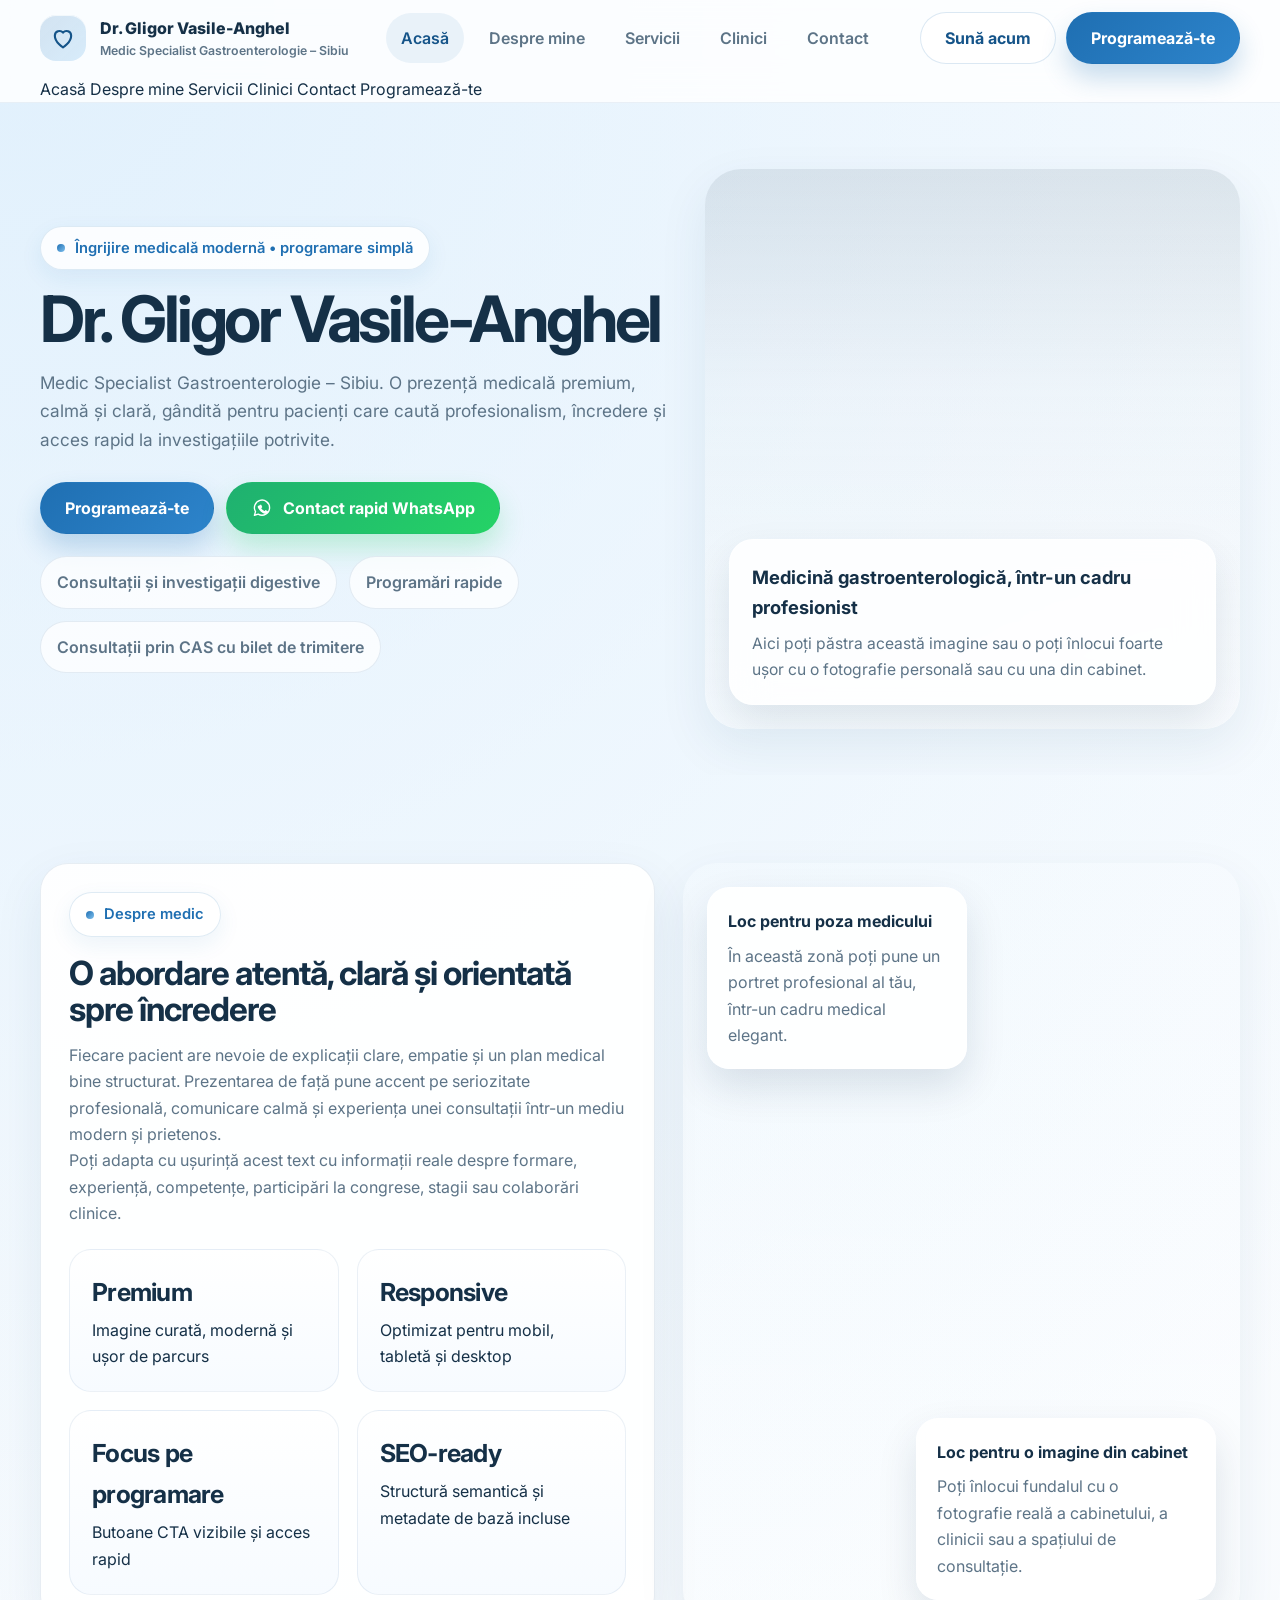
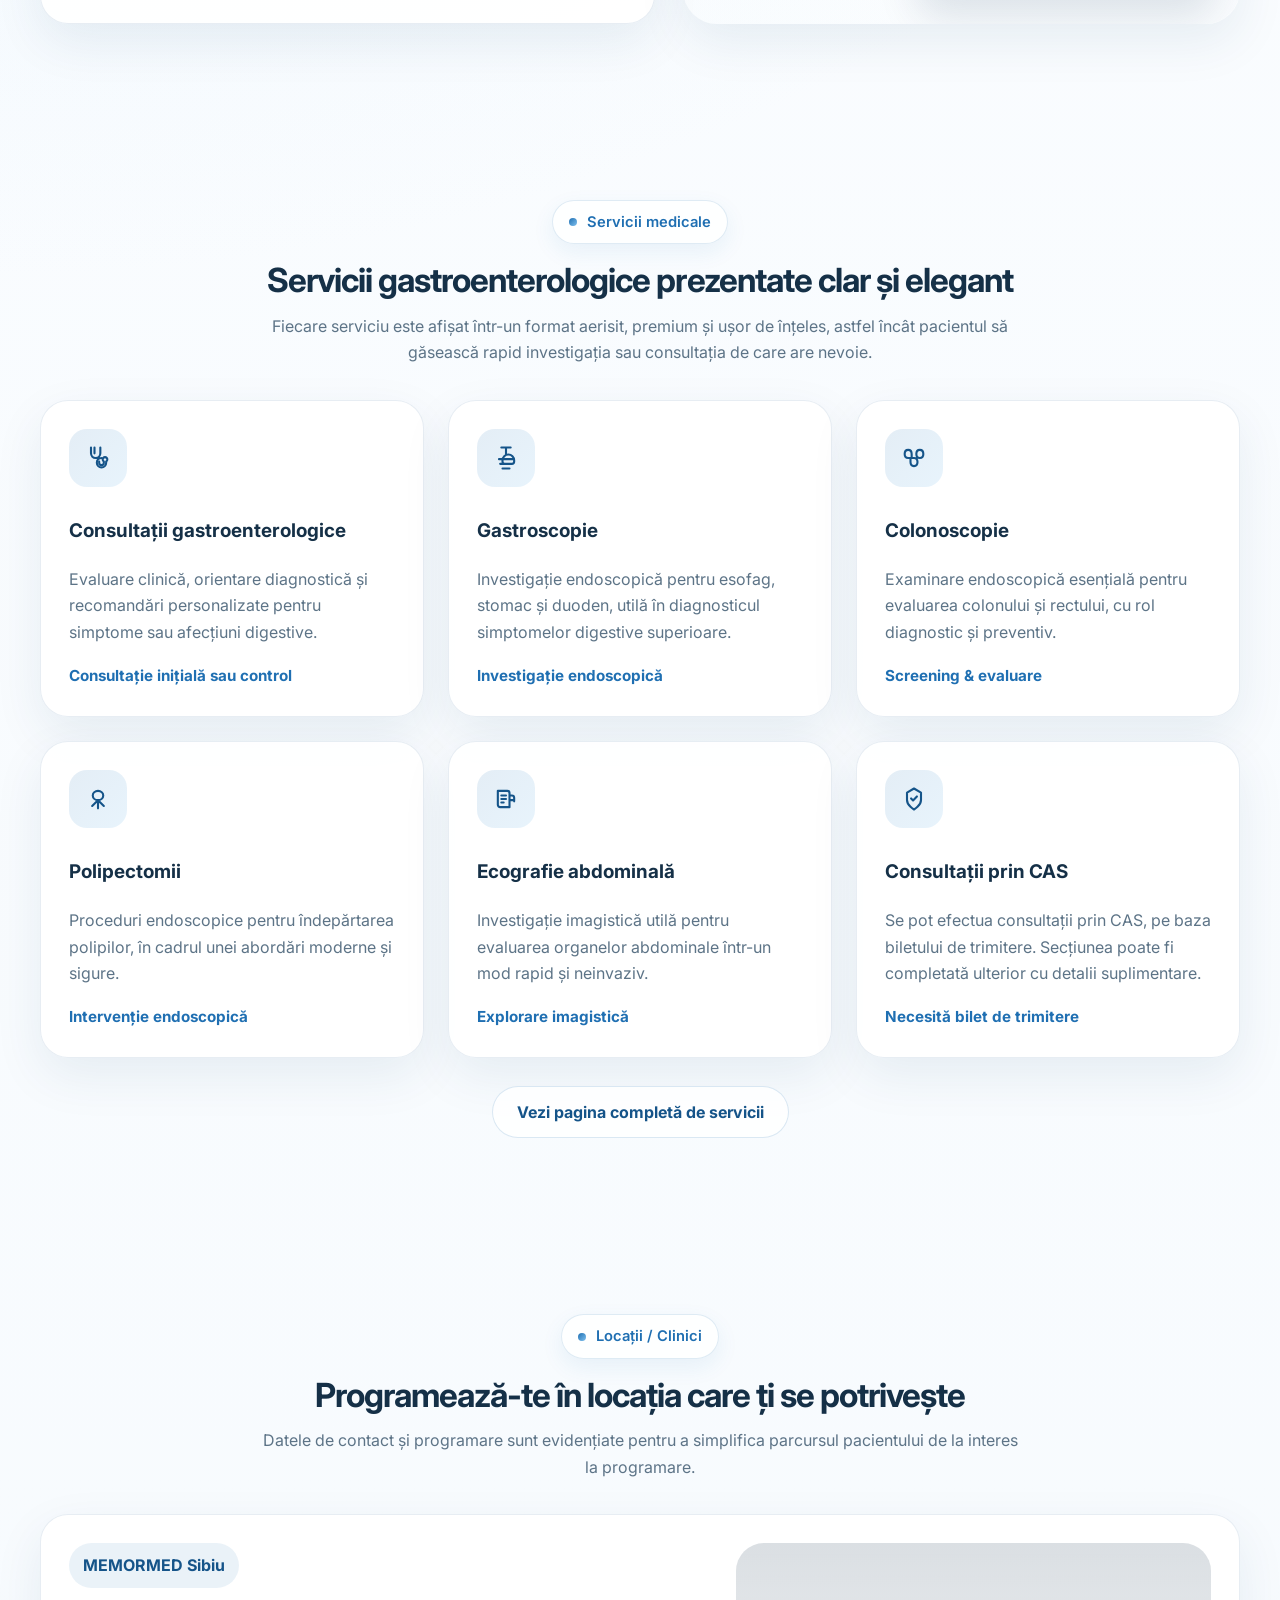
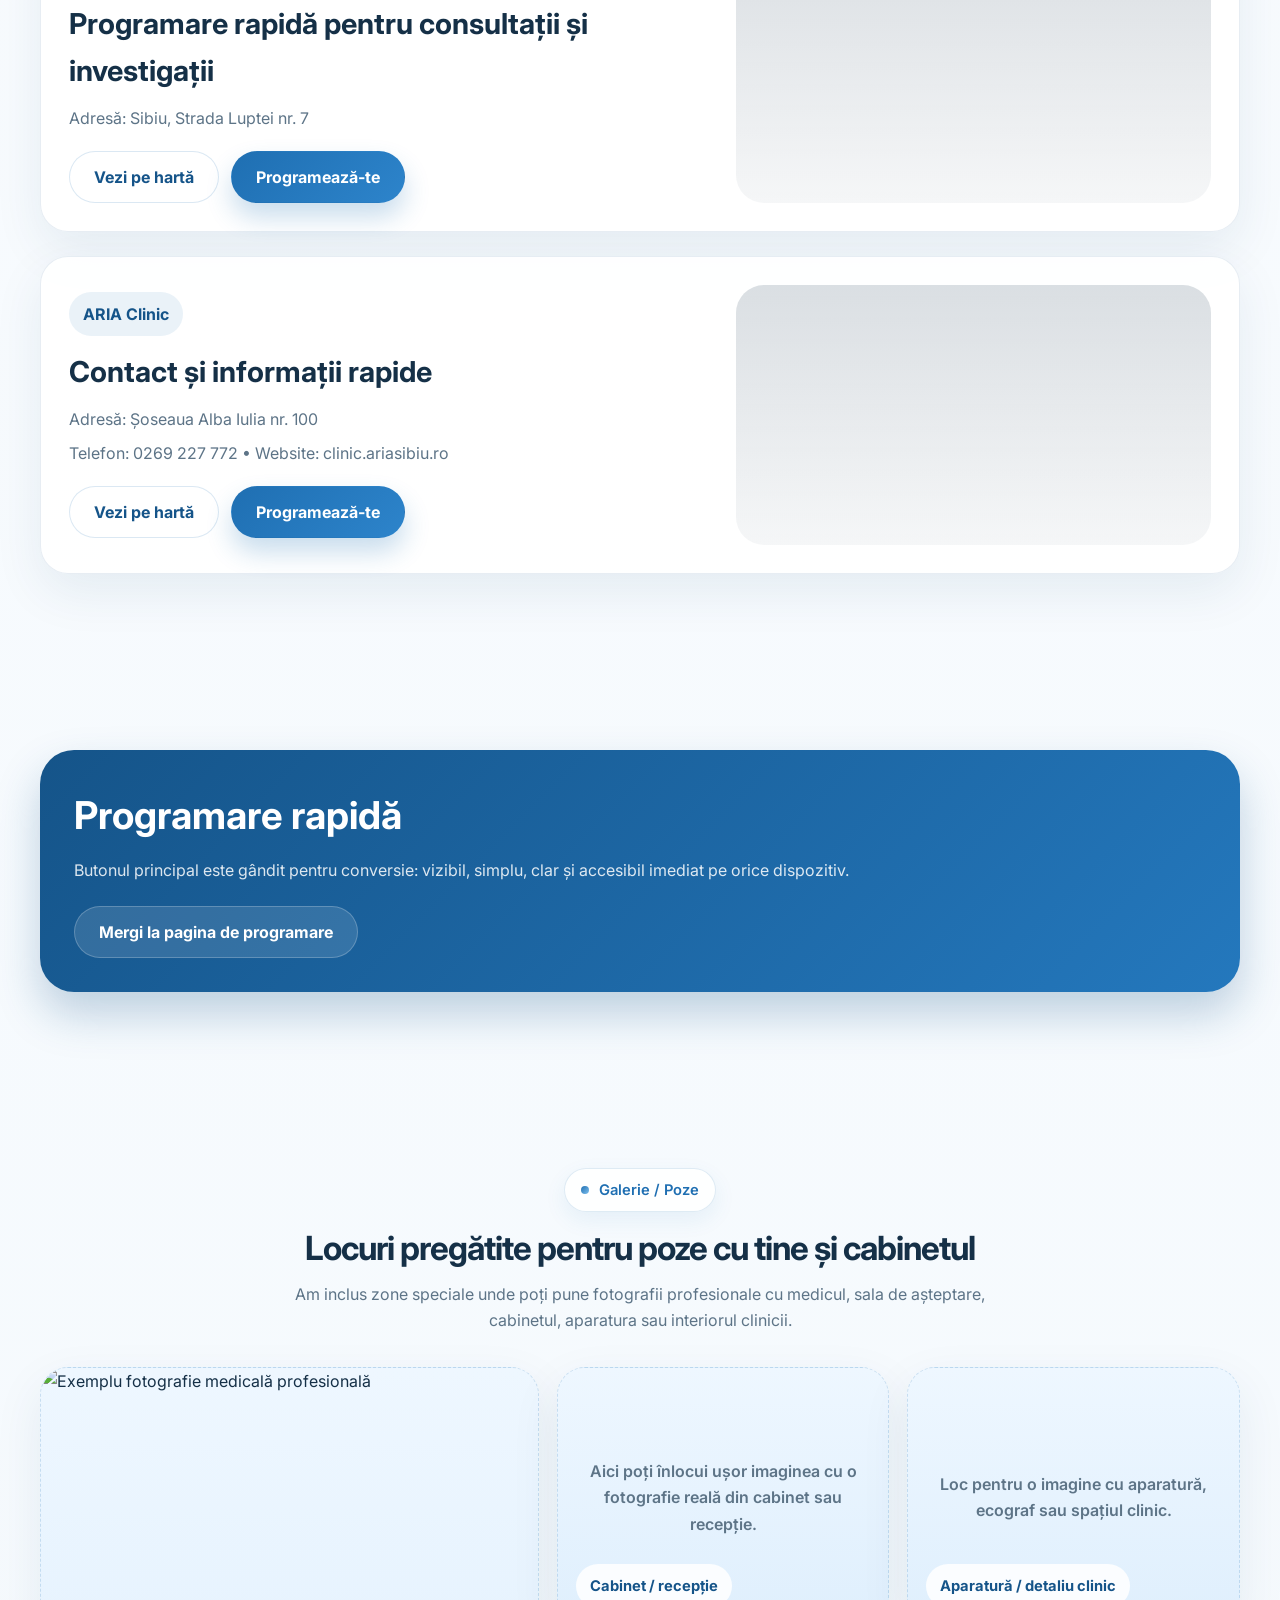
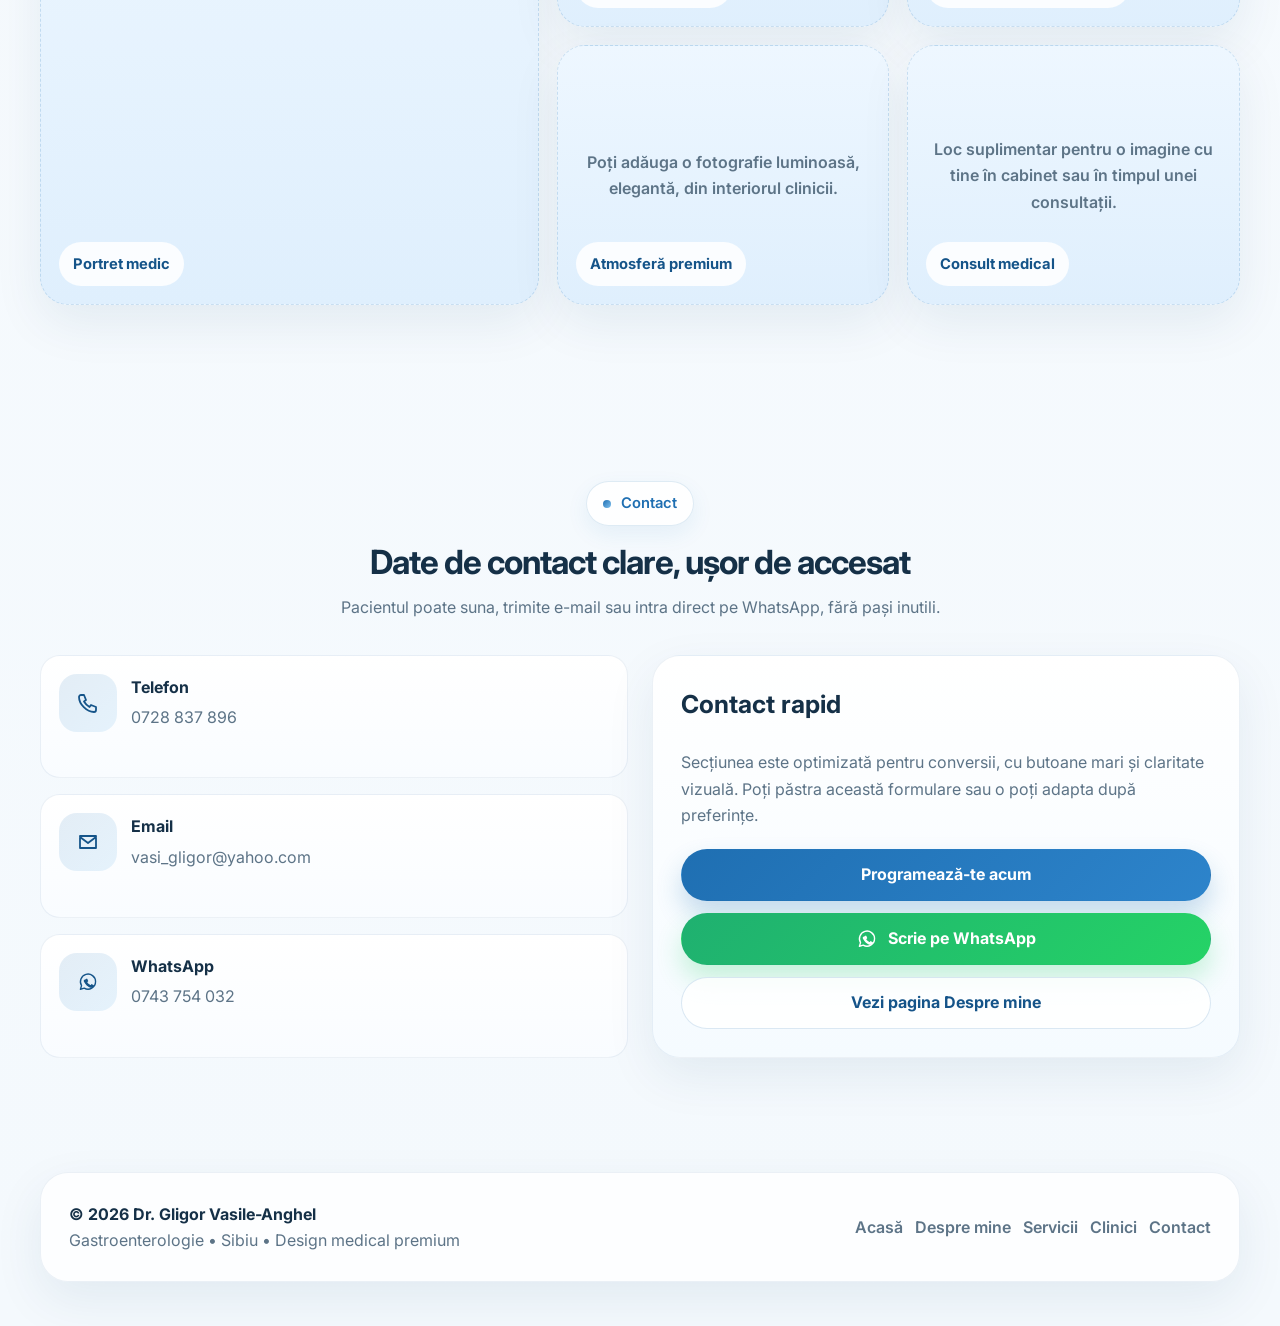
==== index.html @ babc8508 "Add files via upload" ====
<!DOCTYPE html>
<html lang="ro">
<head>
  <meta charset="UTF-8">
  <meta name="viewport" content="width=device-width, initial-scale=1.0">
  <title>Gastroenterolog Sibiu | Dr. Gligor Vasile-Anghel</title>
  <meta name="description" content="Servicii gastroenterologie Sibiu: consultații gastroenterologice, colonoscopie, gastroscopie, ecografie abdominală și programări rapide.">
  <meta name="theme-color" content="#1f6fb2">
  <link rel="preconnect" href="https://fonts.googleapis.com">
  <link rel="preconnect" href="https://fonts.gstatic.com" crossorigin>
  <link href="https://fonts.googleapis.com/css2?family=Inter:wght@400;500;600;700;800&display=swap" rel="stylesheet">
  <link rel="stylesheet" href="style.css">
</head>
<body>
  
<header class="topbar">
  <div class="container">
    <nav class="nav" aria-label="Navigație principală">
      <a class="brand" href="index.html">
        <span class="brand-mark"><svg width="28" height="28" viewBox="0 0 24 24" fill="none"><path d="M12 20s-7-4.35-7-10a4 4 0 0 1 7-2.6A4 4 0 0 1 19 10c0 5.65-7 10-7 10Z" stroke="currentColor" stroke-width="1.8" stroke-linecap="round" stroke-linejoin="round"/></svg></span>
        <span>
          Dr. Gligor Vasile-Anghel
          <small>Medic Specialist Gastroenterologie – Sibiu</small>
        </span>
      </a>

      <div class="nav-links">
        <a class="active" href="index.html">Acasă</a>
        <a class="" href="despre.html">Despre mine</a>
        <a class="" href="servicii.html">Servicii</a>
        <a href="index.html#locatii">Clinici</a>
        <a href="index.html#contact">Contact</a>
      </div>

      <div class="nav-actions">
        <a class="btn btn-secondary" href="tel:0728837896">Sună acum</a>
        <a class="btn btn-primary" href="https://memormed.ro/clinica/clinica-sibiu/" target="_blank" rel="noopener">Programează-te</a>
      </div>

      <button class="menu-toggle" aria-label="Deschide meniul" aria-expanded="false">☰</button>
    </nav>
    <div class="nav-mobile" aria-label="Meniu mobil">
      <a href="index.html">Acasă</a>
      <a href="despre.html">Despre mine</a>
      <a href="servicii.html">Servicii</a>
      <a href="index.html#locatii">Clinici</a>
      <a href="index.html#contact">Contact</a>
      <a href="https://memormed.ro/clinica/clinica-sibiu/" target="_blank" rel="noopener">Programează-te</a>
    </div>
  </div>
</header>


  <main>
    <section class="hero">
      <div class="container hero-grid">
        <div class="hero-copy reveal">
          <span class="eyebrow">Îngrijire medicală modernă • programare simplă</span>
          <h1>Dr. Gligor Vasile-Anghel</h1>
          <p>Medic Specialist Gastroenterologie – Sibiu. O prezență medicală premium, calmă și clară, gândită pentru pacienți care caută profesionalism, încredere și acces rapid la investigațiile potrivite.</p>

          <div class="hero-actions">
            <a class="btn btn-primary" href="https://memormed.ro/clinica/clinica-sibiu/" target="_blank" rel="noopener">Programează-te</a>
            <a class="btn btn-whatsapp" href="https://wa.me/40743754032" target="_blank" rel="noopener"><svg width="22" height="22" viewBox="0 0 32 32" fill="none"><path d="M27 15.4A11 11 0 0 1 10.5 25L5 26.5l1.6-5.3A11 11 0 1 1 27 15.4Z" stroke="currentColor" stroke-width="2" stroke-linecap="round" stroke-linejoin="round"/><path d="M12.7 11.9c.3-.7.6-.7.9-.7h.8c.2 0 .5.1.7.5.3.7 1 2.3 1.1 2.5.1.2.1.4 0 .6-.1.2-.2.4-.4.6l-.5.5c-.2.2-.4.4-.2.7.1.3.8 1.3 1.8 2.1 1.2 1 2.1 1.4 2.4 1.6.3.1.5.1.7-.1l.8-.9c.2-.2.4-.3.7-.2.3.1 2 .9 2.4 1.1.4.2.6.3.7.5.1.2.1 1.1-.3 1.8-.3.7-1.8 1.7-2.5 1.8-.7.1-1.6.2-4.7-1.2-3.7-1.7-6-5.9-6.2-6.2-.2-.3-1.5-2-.9-3.8Z" fill="currentColor"/></svg> Contact rapid WhatsApp</a>
          </div>

          <div class="hero-notes">
            <span class="note-pill">Consultații și investigații digestive</span>
            <span class="note-pill">Programări rapide</span>
            <span class="note-pill">Consultații prin CAS cu bilet de trimitere</span>
          </div>
        </div>

        <div class="hero-card reveal" aria-label="Imagine medicală reprezentativă">
          <div class="floating-panel">
            <h3>Medicină gastroenterologică, într-un cadru profesionist</h3>
            <p>Aici poți păstra această imagine sau o poți înlocui foarte ușor cu o fotografie personală sau cu una din cabinet.</p>
          </div>
        </div>
      </div>
    </section>

    <section class="section">
      <div class="container about-layout">
        <div class="card highlight-box reveal">
          <span class="eyebrow">Despre medic</span>
          <h2 class="section-title">O abordare atentă, clară și orientată spre încredere</h2>
          <p>Fiecare pacient are nevoie de explicații clare, empatie și un plan medical bine structurat. Prezentarea de față pune accent pe seriozitate profesională, comunicare calmă și experiența unei consultații într-un mediu modern și prietenos.</p>
          <p>Poți adapta cu ușurință acest text cu informații reale despre formare, experiență, competențe, participări la congrese, stagii sau colaborări clinice.</p>

          <div class="stat-grid">
            <div class="stat">
              <strong>Premium</strong>
              <span>Imagine curată, modernă și ușor de parcurs</span>
            </div>
            <div class="stat">
              <strong>Responsive</strong>
              <span>Optimizat pentru mobil, tabletă și desktop</span>
            </div>
            <div class="stat">
              <strong>Focus pe programare</strong>
              <span>Butoane CTA vizibile și acces rapid</span>
            </div>
            <div class="stat">
              <strong>SEO-ready</strong>
              <span>Structură semantică și metadate de bază incluse</span>
            </div>
          </div>
        </div>

        <div class="photo-stage reveal">
          <div class="photo-card top">
            <h4>Loc pentru poza medicului</h4>
            <p>În această zonă poți pune un portret profesional al tău, într-un cadru medical elegant.</p>
          </div>
          <div class="photo-card bottom">
            <h4>Loc pentru o imagine din cabinet</h4>
            <p>Poți înlocui fundalul cu o fotografie reală a cabinetului, a clinicii sau a spațiului de consultație.</p>
          </div>
        </div>
      </div>
    </section>

    <section class="section" id="servicii">
      <div class="container">
        <div style="text-align:center; margin-bottom:34px" class="reveal">
          <span class="eyebrow">Servicii medicale</span>
          <h2 class="section-title">Servicii gastroenterologice prezentate clar și elegant</h2>
          <p class="section-subtitle">Fiecare serviciu este afișat într-un format aerisit, premium și ușor de înțeles, astfel încât pacientul să găsească rapid investigația sau consultația de care are nevoie.</p>
        </div>

        <div class="grid-3">
          <article class="card service-card reveal">
            <div class="icon-badge"><svg width="28" height="28" viewBox="0 0 24 24" fill="none" aria-hidden="true"><path d="M6 3v5a4 4 0 0 0 8 0V3M9 3v5m6 4a4 4 0 1 0 4 4v-1a2 2 0 1 0-2 0v1a2 2 0 1 1-4 0v-1" stroke="currentColor" stroke-width="1.8" stroke-linecap="round" stroke-linejoin="round"/></svg></div>
            <h3>Consultații gastroenterologice</h3>
            <p>Evaluare clinică, orientare diagnostică și recomandări personalizate pentru simptome sau afecțiuni digestive.</p>
            <div class="service-meta">Consultație inițială sau control</div>
          </article>

          <article class="card service-card reveal">
            <div class="icon-badge"><svg width="28" height="28" viewBox="0 0 24 24" fill="none" aria-hidden="true"><path d="M8 3h8m-4 0v6m-6 4h12m-9 8h6m-8-4h10a2 2 0 0 0 2-2v-1a5 5 0 0 0-10 0v1a2 2 0 0 0 2 2Z" stroke="currentColor" stroke-width="1.8" stroke-linecap="round" stroke-linejoin="round"/></svg></div>
            <h3>Gastroscopie</h3>
            <p>Investigație endoscopică pentru esofag, stomac și duoden, utilă în diagnosticul simptomelor digestive superioare.</p>
            <div class="service-meta">Investigație endoscopică</div>
          </article>

          <article class="card service-card reveal">
            <div class="icon-badge"><svg width="28" height="28" viewBox="0 0 24 24" fill="none" aria-hidden="true"><path d="M7 5c-2 0-3 1.5-3 3.5S5 12 7 12h2v3.5C9 17.5 10 19 12 19s3-1.5 3-3.5S14 12 12 12h-2V8.5C10 6.5 9 5 7 5Zm10 0c-2 0-3 1.5-3 3.5S15 12 17 12s3-1.5 3-3.5S19 5 17 5Z" stroke="currentColor" stroke-width="1.8" stroke-linecap="round" stroke-linejoin="round"/></svg></div>
            <h3>Colonoscopie</h3>
            <p>Examinare endoscopică esențială pentru evaluarea colonului și rectului, cu rol diagnostic și preventiv.</p>
            <div class="service-meta">Screening & evaluare</div>
          </article>

          <article class="card service-card reveal">
            <div class="icon-badge"><svg width="28" height="28" viewBox="0 0 24 24" fill="none" aria-hidden="true"><path d="M12 20v-7m0 0c2.5 0 4.5-1.8 4.5-4S14.5 5 12 5 7.5 6.8 7.5 9s2 4 4.5 4Zm0 0 5 5m-5-5-5 5" stroke="currentColor" stroke-width="1.8" stroke-linecap="round" stroke-linejoin="round"/></svg></div>
            <h3>Polipectomii</h3>
            <p>Proceduri endoscopice pentru îndepărtarea polipilor, în cadrul unei abordări moderne și sigure.</p>
            <div class="service-meta">Intervenție endoscopică</div>
          </article>

          <article class="card service-card reveal">
            <div class="icon-badge"><svg width="28" height="28" viewBox="0 0 24 24" fill="none" aria-hidden="true"><path d="M5 5h8a2 2 0 0 1 2 2v12H7a2 2 0 0 1-2-2V5Zm10 4h2a2 2 0 0 1 2 2v3m-4-1h4M8 9h4m-4 3h4m-4 3h2" stroke="currentColor" stroke-width="1.8" stroke-linecap="round" stroke-linejoin="round"/></svg></div>
            <h3>Ecografie abdominală</h3>
            <p>Investigație imagistică utilă pentru evaluarea organelor abdominale într-un mod rapid și neinvaziv.</p>
            <div class="service-meta">Explorare imagistică</div>
          </article>

          <article class="card service-card reveal">
            <div class="icon-badge"><svg width="28" height="28" viewBox="0 0 24 24" fill="none" aria-hidden="true"><path d="M12 21s-6-3.4-6-8.2V6.5L12 3l6 3.5v6.3C18 17.6 12 21 12 21Zm-2.5-9.5 1.7 1.7 3.3-3.4" stroke="currentColor" stroke-width="1.8" stroke-linecap="round" stroke-linejoin="round"/></svg></div>
            <h3>Consultații prin CAS</h3>
            <p>Se pot efectua consultații prin CAS, pe baza biletului de trimitere. Secțiunea poate fi completată ulterior cu detalii suplimentare.</p>
            <div class="service-meta">Necesită bilet de trimitere</div>
          </article>
        </div>

        <div style="text-align:center; margin-top:28px" class="reveal">
          <a class="btn btn-secondary" href="servicii.html">Vezi pagina completă de servicii</a>
        </div>
      </div>
    </section>

    <section class="section" id="locatii">
      <div class="container">
        <div style="text-align:center; margin-bottom:34px" class="reveal">
          <span class="eyebrow">Locații / Clinici</span>
          <h2 class="section-title">Programează-te în locația care ți se potrivește</h2>
          <p class="section-subtitle">Datele de contact și programare sunt evidențiate pentru a simplifica parcursul pacientului de la interes la programare.</p>
        </div>

        <div style="display:grid; gap:24px">
          <article class="card location-card reveal">
            <div>
              <span class="location-badge">MEMORMED Sibiu</span>
              <h3 style="font-size:1.8rem; margin:0 0 10px">Programare rapidă pentru consultații și investigații</h3>
              <p style="margin:0; color:var(--muted)">Adresă: Sibiu, Strada Luptei nr. 7</p>
              <div class="location-actions">
                <a class="btn btn-secondary" href="https://www.google.com/maps/search/?api=1&query=Sibiu+Strada+Luptei+7" target="_blank" rel="noopener">Vezi pe hartă</a>
                <a class="btn btn-primary" href="https://programari.memormed.ro/Appointments/IndexAppointments" target="_blank" rel="noopener">Programează-te</a>
              </div>
            </div>
            <div class="location-side" aria-hidden="true"></div>
          </article>

          <article class="card location-card reveal">
            <div>
              <span class="location-badge">ARIA Clinic</span>
              <h3 style="font-size:1.8rem; margin:0 0 10px">Contact și informații rapide</h3>
              <p style="margin:0 0 8px; color:var(--muted)">Adresă: Șoseaua Alba Iulia nr. 100</p>
              <p style="margin:0; color:var(--muted)">Telefon: <a href="tel:0269227772">0269 227 772</a> • Website: <a href="https://clinic.ariasibiu.ro/" target="_blank" rel="noopener">clinic.ariasibiu.ro</a></p>
              <div class="location-actions">
                <a class="btn btn-secondary" href="https://www.google.com/maps/search/?api=1&query=Soseaua+Alba+Iulia+100+Sibiu" target="_blank" rel="noopener">Vezi pe hartă</a>
                <a class="btn btn-primary" href="https://clinic.ariasibiu.ro/" target="_blank" rel="noopener">Programează-te</a>
              </div>
            </div>
            <div class="location-side" aria-hidden="true"></div>
          </article>
        </div>
      </div>
    </section>

    <section class="section">
      <div class="container reveal">
        <div class="cta-band">
          <h2>Programare rapidă</h2>
          <p>Butonul principal este gândit pentru conversie: vizibil, simplu, clar și accesibil imediat pe orice dispozitiv.</p>
          <a class="btn btn-secondary" href="https://memormed.ro/clinica/clinica-sibiu/" target="_blank" rel="noopener">Mergi la pagina de programare</a>
        </div>
      </div>
    </section>

    <section class="section">
      <div class="container">
        <div style="text-align:center; margin-bottom:34px" class="reveal">
          <span class="eyebrow">Galerie / Poze</span>
          <h2 class="section-title">Locuri pregătite pentru poze cu tine și cabinetul</h2>
          <p class="section-subtitle">Am inclus zone speciale unde poți pune fotografii profesionale cu medicul, sala de așteptare, cabinetul, aparatura sau interiorul clinicii.</p>
        </div>

        <div class="gallery-grid reveal">
          <div class="gallery-item tall" data-label="Portret medic">
            <img src="https://images.unsplash.com/photo-1612349317150-e413f6a5b16d?auto=format&fit=crop&w=900&q=80" alt="Exemplu fotografie medicală profesională">
          </div>
          <div class="gallery-item" data-label="Cabinet / recepție">
            <div class="placeholder-copy">Aici poți înlocui ușor imaginea cu o fotografie reală din cabinet sau recepție.</div>
          </div>
          <div class="gallery-item" data-label="Aparatură / detaliu clinic">
            <div class="placeholder-copy">Loc pentru o imagine cu aparatură, ecograf sau spațiul clinic.</div>
          </div>
          <div class="gallery-item" data-label="Atmosferă premium">
            <div class="placeholder-copy">Poți adăuga o fotografie luminoasă, elegantă, din interiorul clinicii.</div>
          </div>
          <div class="gallery-item" data-label="Consult medical">
            <div class="placeholder-copy">Loc suplimentar pentru o imagine cu tine în cabinet sau în timpul unei consultații.</div>
          </div>
        </div>
      </div>
    </section>

    <section class="section" id="contact">
      <div class="container">
        <div style="text-align:center; margin-bottom:34px" class="reveal">
          <span class="eyebrow">Contact</span>
          <h2 class="section-title">Date de contact clare, ușor de accesat</h2>
          <p class="section-subtitle">Pacientul poate suna, trimite e-mail sau intra direct pe WhatsApp, fără pași inutili.</p>
        </div>

        <div class="contact-wrap">
          <div class="contact-list reveal">
            <div class="contact-item">
              <div class="icon-badge" style="margin:0"><svg width="24" height="24" viewBox="0 0 24 24" fill="none"><path d="M5 4h3l2 5-2 1.5a15 15 0 0 0 5.5 5.5L15 14l5 2v3a2 2 0 0 1-2 2C10.8 21 3 13.2 3 6a2 2 0 0 1 2-2Z" stroke="currentColor" stroke-width="1.8" stroke-linecap="round" stroke-linejoin="round"/></svg></div>
              <div>
                <strong>Telefon</strong>
                <a href="tel:0728837896">0728 837 896</a>
              </div>
            </div>

            <div class="contact-item">
              <div class="icon-badge" style="margin:0"><svg width="24" height="24" viewBox="0 0 24 24" fill="none"><path d="M4 6h16v12H4V6Zm0 1 8 6 8-6" stroke="currentColor" stroke-width="1.8" stroke-linecap="round" stroke-linejoin="round"/></svg></div>
              <div>
                <strong>Email</strong>
                <a href="mailto:vasi_gligor@yahoo.com">vasi_gligor@yahoo.com</a>
              </div>
            </div>

            <div class="contact-item">
              <div class="icon-badge" style="margin:0"><svg width="22" height="22" viewBox="0 0 32 32" fill="none"><path d="M27 15.4A11 11 0 0 1 10.5 25L5 26.5l1.6-5.3A11 11 0 1 1 27 15.4Z" stroke="currentColor" stroke-width="2" stroke-linecap="round" stroke-linejoin="round"/><path d="M12.7 11.9c.3-.7.6-.7.9-.7h.8c.2 0 .5.1.7.5.3.7 1 2.3 1.1 2.5.1.2.1.4 0 .6-.1.2-.2.4-.4.6l-.5.5c-.2.2-.4.4-.2.7.1.3.8 1.3 1.8 2.1 1.2 1 2.1 1.4 2.4 1.6.3.1.5.1.7-.1l.8-.9c.2-.2.4-.3.7-.2.3.1 2 .9 2.4 1.1.4.2.6.3.7.5.1.2.1 1.1-.3 1.8-.3.7-1.8 1.7-2.5 1.8-.7.1-1.6.2-4.7-1.2-3.7-1.7-6-5.9-6.2-6.2-.2-.3-1.5-2-.9-3.8Z" fill="currentColor"/></svg></div>
              <div>
                <strong>WhatsApp</strong>
                <a href="https://wa.me/40743754032" target="_blank" rel="noopener">0743 754 032</a>
              </div>
            </div>
          </div>

          <div class="contact-panel reveal">
            <h3 style="margin-top:0; font-size:1.55rem">Contact rapid</h3>
            <p style="color:var(--muted)">Secțiunea este optimizată pentru conversii, cu butoane mari și claritate vizuală. Poți păstra această formulare sau o poți adapta după preferințe.</p>
            <div style="display:grid; gap:12px; margin-top:20px">
              <a class="btn btn-primary btn-block" href="https://memormed.ro/clinica/clinica-sibiu/" target="_blank" rel="noopener">Programează-te acum</a>
              <a class="btn btn-whatsapp btn-block" href="https://wa.me/40743754032" target="_blank" rel="noopener"><svg width="22" height="22" viewBox="0 0 32 32" fill="none"><path d="M27 15.4A11 11 0 0 1 10.5 25L5 26.5l1.6-5.3A11 11 0 1 1 27 15.4Z" stroke="currentColor" stroke-width="2" stroke-linecap="round" stroke-linejoin="round"/><path d="M12.7 11.9c.3-.7.6-.7.9-.7h.8c.2 0 .5.1.7.5.3.7 1 2.3 1.1 2.5.1.2.1.4 0 .6-.1.2-.2.4-.4.6l-.5.5c-.2.2-.4.4-.2.7.1.3.8 1.3 1.8 2.1 1.2 1 2.1 1.4 2.4 1.6.3.1.5.1.7-.1l.8-.9c.2-.2.4-.3.7-.2.3.1 2 .9 2.4 1.1.4.2.6.3.7.5.1.2.1 1.1-.3 1.8-.3.7-1.8 1.7-2.5 1.8-.7.1-1.6.2-4.7-1.2-3.7-1.7-6-5.9-6.2-6.2-.2-.3-1.5-2-.9-3.8Z" fill="currentColor"/></svg> Scrie pe WhatsApp</a>
              <a class="btn btn-secondary btn-block" href="despre.html">Vezi pagina Despre mine</a>
            </div>
          </div>
        </div>
      </div>
    </section>
  </main>

  
<footer class="footer">
  <div class="container">
    <div class="footer-box">
      <div>
        <strong>© 2026 Dr. Gligor Vasile-Anghel</strong><br>
        <span style="color:var(--muted)">Gastroenterologie • Sibiu • Design medical premium</span>
      </div>
      <div class="footer-links">
        <a href="index.html">Acasă</a>
        <a href="despre.html">Despre mine</a>
        <a href="servicii.html">Servicii</a>
        <a href="index.html#locatii">Clinici</a>
        <a href="index.html#contact">Contact</a>
      </div>
    </div>
  </div>
</footer>

  <script src="script.js"></script>
</body>
</html>
---- style.css ----
:root{
  --bg:#f6fbff;
  --white:#ffffff;
  --surface:#f9fcff;
  --primary:#1f6fb2;
  --primary-dark:#155489;
  --primary-soft:#dceefc;
  --text:#153047;
  --muted:#5d7487;
  --border:rgba(21,84,137,.10);
  --shadow:0 18px 50px rgba(16,64,102,.08);
  --radius-xl:28px;
  --radius-lg:20px;
  --radius-md:14px;
  --container:1200px;
  --transition:all .28s ease;
}

*{box-sizing:border-box}
html{scroll-behavior:smooth}
body{
  margin:0;
  font-family:'Inter',system-ui,-apple-system,BlinkMacSystemFont,"Segoe UI",sans-serif;
  color:var(--text);
  background:
    radial-gradient(circle at top left, rgba(220,238,252,.85), transparent 30%),
    linear-gradient(180deg,#fbfdff 0%, #f4f9fd 100%);
  line-height:1.65;
}
img{max-width:100%;display:block}
a{text-decoration:none;color:inherit}
button,input,textarea{font:inherit}

.container{
  width:min(calc(100% - 2rem), var(--container));
  margin-inline:auto;
}

.section{
  padding:88px 0;
}

.section-title{
  font-size:clamp(1.9rem, 2.6vw, 3rem);
  line-height:1.1;
  margin:0 0 14px;
  letter-spacing:-.03em;
}

.section-subtitle{
  max-width:760px;
  color:var(--muted);
  margin:0 auto;
}

.eyebrow{
  display:inline-flex;
  align-items:center;
  gap:10px;
  padding:9px 16px;
  border-radius:999px;
  background:rgba(255,255,255,.85);
  border:1px solid rgba(31,111,178,.14);
  box-shadow:0 8px 22px rgba(31,111,178,.08);
  color:var(--primary);
  font-size:.92rem;
  font-weight:600;
  margin-bottom:18px;
}
.eyebrow::before{
  content:"";
  width:8px;height:8px;border-radius:50%;
  background:linear-gradient(135deg,var(--primary),#7ec0ee);
}

.topbar{
  position:sticky;
  top:0;
  z-index:40;
  backdrop-filter:blur(18px);
  background:rgba(255,255,255,.82);
  border-bottom:1px solid rgba(21,84,137,.08);
}
.nav{
  min-height:76px;
  display:flex;
  align-items:center;
  justify-content:space-between;
  gap:18px;
}
.brand{
  display:flex;
  align-items:center;
  gap:14px;
  font-weight:800;
}
.brand-mark{
  width:46px;height:46px;border-radius:16px;
  display:grid;place-items:center;
  background:linear-gradient(135deg, rgba(31,111,178,.18), rgba(126,192,238,.28));
  color:var(--primary-dark);
  box-shadow:inset 0 1px 0 rgba(255,255,255,.7);
}
.brand small{
  display:block;
  font-size:.77rem;
  color:var(--muted);
  font-weight:600;
}
.nav-links{
  display:flex;
  align-items:center;
  gap:10px;
}
.nav-links a{
  padding:12px 15px;
  border-radius:999px;
  color:var(--muted);
  font-weight:600;
  transition:var(--transition);
}
.nav-links a:hover,
.nav-links a.active{
  color:var(--primary-dark);
  background:rgba(31,111,178,.08);
}
.nav-actions{display:flex;align-items:center;gap:10px}
.menu-toggle{
  display:none;
  width:48px;height:48px;border-radius:14px;border:none;
  background:#eef6fc;color:var(--primary-dark);cursor:pointer;
}

.btn{
  display:inline-flex;
  align-items:center;
  justify-content:center;
  gap:10px;
  min-height:52px;
  padding:0 24px;
  border-radius:999px;
  border:1px solid transparent;
  font-weight:700;
  transition:var(--transition);
  cursor:pointer;
}
.btn-primary{
  background:linear-gradient(135deg,var(--primary),#2d84cb);
  color:#fff;
  box-shadow:0 14px 26px rgba(31,111,178,.24);
}
.btn-primary:hover{
  transform:translateY(-2px);
  box-shadow:0 18px 34px rgba(31,111,178,.30);
}
.btn-secondary{
  background:rgba(255,255,255,.82);
  color:var(--primary-dark);
  border-color:rgba(31,111,178,.16);
}
.btn-secondary:hover{
  transform:translateY(-2px);
  background:#fff;
  box-shadow:var(--shadow);
}
.btn-whatsapp{
  background:linear-gradient(135deg,#1fb070,#25d366);
  color:#fff;
  box-shadow:0 14px 26px rgba(37,211,102,.24);
}
.btn-whatsapp:hover{
  transform:translateY(-2px);
  box-shadow:0 18px 34px rgba(37,211,102,.30);
}
.btn-block{width:100%}

.hero{
  position:relative;
  overflow:hidden;
  padding:66px 0 46px;
}
.hero-grid{
  display:grid;
  grid-template-columns:1.08fr .92fr;
  gap:36px;
  align-items:center;
}
.hero-copy{
  position:relative;
  z-index:1;
}
.hero h1{
  font-size:clamp(2.7rem,5vw,5rem);
  line-height:.98;
  letter-spacing:-.05em;
  margin:0 0 18px;
}
.hero p{
  font-size:1.08rem;
  color:var(--muted);
  max-width:700px;
  margin:0 0 28px;
}
.hero-actions{
  display:flex;
  flex-wrap:wrap;
  gap:12px;
  margin-bottom:22px;
}
.hero-notes{
  display:flex;
  flex-wrap:wrap;
  gap:12px;
}
.note-pill{
  padding:12px 16px;
  border-radius:999px;
  background:rgba(255,255,255,.75);
  border:1px solid rgba(21,84,137,.10);
  color:var(--muted);
  font-weight:600;
}
.hero-card{
  position:relative;
  min-height:560px;
  border-radius:36px;
  overflow:hidden;
  background:
    linear-gradient(180deg, rgba(255,255,255,.1), rgba(255,255,255,.25)),
    url('https://images.unsplash.com/photo-1576091160550-2173dba999ef?auto=format&fit=crop&w=1200&q=80') center/cover no-repeat;
  box-shadow:var(--shadow);
}
.hero-card::before{
  content:"";
  position:absolute;inset:0;
  background:linear-gradient(180deg,rgba(10,45,76,.10),rgba(10,45,76,.02) 40%, rgba(255,255,255,.16));
}
.floating-panel{
  position:absolute;
  left:24px; right:24px; bottom:24px;
  padding:22px;
  border-radius:24px;
  background:rgba(255,255,255,.84);
  backdrop-filter:blur(18px);
  border:1px solid rgba(255,255,255,.55);
  box-shadow:0 18px 40px rgba(8,43,71,.10);
}
.floating-panel h3{
  margin:0 0 8px;
  font-size:1.15rem;
}
.floating-panel p{
  margin:0;
  color:var(--muted);
  font-size:.98rem;
}

.page-hero{
  padding:72px 0 28px;
}
.page-hero-box{
  border-radius:34px;
  padding:60px;
  background:
    linear-gradient(135deg, rgba(255,255,255,.96), rgba(244,250,255,.92));
  border:1px solid rgba(21,84,137,.08);
  box-shadow:var(--shadow);
}
.page-hero-box h1{
  margin:0 0 18px;
  font-size:clamp(2.5rem,4.8vw,4.3rem);
  line-height:1.02;
  letter-spacing:-.04em;
}
.page-hero-box p{
  margin:0;
  max-width:780px;
  color:var(--muted);
  font-size:1.06rem;
}

.grid-2,
.grid-3,
.grid-4{
  display:grid;
  gap:24px;
}
.grid-2{grid-template-columns:repeat(2,minmax(0,1fr))}
.grid-3{grid-template-columns:repeat(3,minmax(0,1fr))}
.grid-4{grid-template-columns:repeat(4,minmax(0,1fr))}

.card{
  background:rgba(255,255,255,.9);
  border:1px solid var(--border);
  border-radius:var(--radius-xl);
  padding:28px;
  box-shadow:var(--shadow);
  transition:var(--transition);
}
.card:hover{
  transform:translateY(-4px);
  box-shadow:0 24px 44px rgba(16,64,102,.12);
}
.icon-badge{
  width:58px;height:58px;border-radius:18px;
  display:grid;place-items:center;
  background:linear-gradient(135deg, rgba(31,111,178,.12), rgba(126,192,238,.18));
  color:var(--primary-dark);
  margin-bottom:18px;
}
.card h3{margin:0 0 10px;font-size:1.18rem}
.card p{margin:0;color:var(--muted)}
.card ul{
  margin:14px 0 0;
  padding-left:18px;
  color:var(--muted);
}

.about-layout{
  display:grid;
  grid-template-columns:1.05fr .95fr;
  gap:28px;
  align-items:stretch;
}
.highlight-box{
  height:100%;
}
.stat-grid{
  display:grid;
  grid-template-columns:repeat(2,minmax(0,1fr));
  gap:18px;
  margin-top:22px;
}
.stat{
  padding:22px;
  border-radius:22px;
  background:linear-gradient(180deg,#fff,#f7fbff);
  border:1px solid rgba(21,84,137,.08);
}
.stat strong{
  display:block;
  font-size:1.55rem;
  letter-spacing:-.03em;
  margin-bottom:4px;
}
.photo-stage{
  position:relative;
  min-height:560px;
  border-radius:34px;
  overflow:hidden;
  background:
    linear-gradient(180deg, rgba(255,255,255,.1), rgba(255,255,255,.2)),
    url('https://images.unsplash.com/photo-1666214280557-f1b5022eb634?auto=format&fit=crop&w=1200&q=80') center/cover no-repeat;
  box-shadow:var(--shadow);
}
.photo-card{
  position:absolute;
  padding:20px;
  border-radius:22px;
  background:rgba(255,255,255,.88);
  backdrop-filter:blur(14px);
  border:1px solid rgba(255,255,255,.62);
  box-shadow:0 18px 40px rgba(8,43,71,.12);
}
.photo-card.top{top:24px;left:24px;max-width:260px}
.photo-card.bottom{right:24px;bottom:24px;max-width:300px}
.photo-card h4{margin:0 0 8px}
.photo-card p{margin:0;color:var(--muted)}

.service-card{
  display:flex;
  flex-direction:column;
  gap:10px;
  height:100%;
}
.service-card .service-meta{
  margin-top:auto;
  padding-top:8px;
  color:var(--primary);
  font-weight:700;
  font-size:.95rem;
}

.location-card{
  display:grid;
  grid-template-columns:1.15fr .85fr;
  gap:24px;
  align-items:center;
}
.location-badge{
  display:inline-flex;
  padding:9px 14px;
  border-radius:999px;
  background:rgba(31,111,178,.09);
  color:var(--primary-dark);
  font-weight:700;
  margin-bottom:12px;
}
.location-actions{
  display:flex;
  flex-wrap:wrap;
  gap:12px;
  margin-top:20px;
}
.location-side{
  min-height:260px;
  border-radius:28px;
  background:
    linear-gradient(180deg, rgba(255,255,255,.1), rgba(255,255,255,.15)),
    url('https://images.unsplash.com/photo-1516549655169-df83a0774514?auto=format&fit=crop&w=1200&q=80') center/cover no-repeat;
  position:relative;
  overflow:hidden;
}
.location-side::before{
  content:"";
  position:absolute;inset:0;
  background:linear-gradient(180deg,rgba(9,39,66,.15), rgba(9,39,66,.04));
}

.cta-band{
  padding:34px;
  border-radius:34px;
  background:linear-gradient(135deg,var(--primary-dark),#2478bd);
  color:#fff;
  box-shadow:0 22px 44px rgba(21,84,137,.25);
}
.cta-band h2{margin:0 0 10px;font-size:clamp(1.9rem,3vw,2.8rem)}
.cta-band p{margin:0 0 22px;color:rgba(255,255,255,.85)}
.cta-band .btn-secondary{
  background:rgba(255,255,255,.12);
  color:#fff;
  border-color:rgba(255,255,255,.22);
}
.cta-band .btn-secondary:hover{background:rgba(255,255,255,.18)}

.gallery-grid{
  display:grid;
  grid-template-columns:1.2fr .8fr .8fr;
  gap:18px;
}
.gallery-item{
  min-height:260px;
  border-radius:28px;
  overflow:hidden;
  position:relative;
  background:linear-gradient(180deg,#eef7ff,#dfeffd);
  border:1px dashed rgba(31,111,178,.18);
  box-shadow:var(--shadow);
}
.gallery-item.tall{grid-row:span 2;min-height:100%}
.gallery-item img{
  width:100%;height:100%;object-fit:cover;
}
.gallery-item::after{
  content:attr(data-label);
  position:absolute;
  left:18px;bottom:18px;
  padding:10px 14px;
  border-radius:999px;
  background:rgba(255,255,255,.86);
  color:var(--primary-dark);
  font-weight:700;
  font-size:.92rem;
}
.placeholder-copy{
  position:absolute;inset:0;
  display:grid;place-items:center;
  padding:20px;
  text-align:center;
  color:var(--muted);
  font-weight:600;
}

.contact-wrap{
  display:grid;
  grid-template-columns:1fr 1fr;
  gap:24px;
}
.contact-list{
  display:grid;
  gap:16px;
}
.contact-item{
  display:flex;
  align-items:flex-start;
  gap:14px;
  padding:18px;
  border-radius:20px;
  background:linear-gradient(180deg,#fff,#f9fcff);
  border:1px solid rgba(21,84,137,.08);
}
.contact-item strong{display:block;margin-bottom:4px}
.contact-item span,.contact-item a{color:var(--muted)}
.contact-panel{
  border-radius:28px;
  padding:28px;
  background:linear-gradient(180deg,#ffffff,#f5fbff);
  border:1px solid rgba(21,84,137,.08);
  box-shadow:var(--shadow);
}

.footer{
  padding:26px 0 44px;
}
.footer-box{
  padding:28px;
  border-radius:28px;
  background:rgba(255,255,255,.82);
  border:1px solid rgba(21,84,137,.08);
  box-shadow:var(--shadow);
  display:flex;
  align-items:center;
  justify-content:space-between;
  gap:18px;
  flex-wrap:wrap;
}
.footer-links{
  display:flex;
  flex-wrap:wrap;
  gap:12px;
}
.footer-links a{
  color:var(--muted);
  font-weight:600;
}
.footer-links a:hover{color:var(--primary-dark)}

.reveal{
  opacity:0;
  transform:translateY(26px);
  transition:opacity .7s ease, transform .7s ease;
}
.reveal.is-visible{
  opacity:1;
  transform:none;
}

@media (max-width: 1024px){
  .hero-grid,
  .about-layout,
  .location-card,
  .contact-wrap,
  .grid-3,
  .grid-4,
  .grid-2,
  .gallery-grid{
    grid-template-columns:1fr;
  }
  .hero-card,.photo-stage{min-height:460px}
  .gallery-item.tall{grid-row:auto;min-height:320px}
}

@media (max-width: 860px){
  .nav-links,
  .nav-actions{
    display:none;
  }
  .menu-toggle{display:grid;place-items:center}
  .nav-mobile{
    display:none;
    padding:0 0 18px;
  }
  .nav-mobile.open{display:grid}
  .nav-mobile a{
    padding:14px 16px;
    border-radius:16px;
    background:rgba(31,111,178,.05);
    margin-top:10px;
    font-weight:600;
    color:var(--muted);
  }
  .page-hero-box{padding:34px 24px}
  .hero{padding-top:30px}
  .section{padding:72px 0}
}

@media (max-width: 640px){
  .hero h1{font-size:2.45rem}
  .section-title{font-size:1.85rem}
  .floating-panel,.photo-card{position:relative;left:auto;right:auto;top:auto;bottom:auto;margin:16px}
  .hero-card,.photo-stage{display:flex;flex-direction:column;justify-content:flex-end}
  .cta-band{padding:26px}
  .brand span{font-size:.95rem}
}
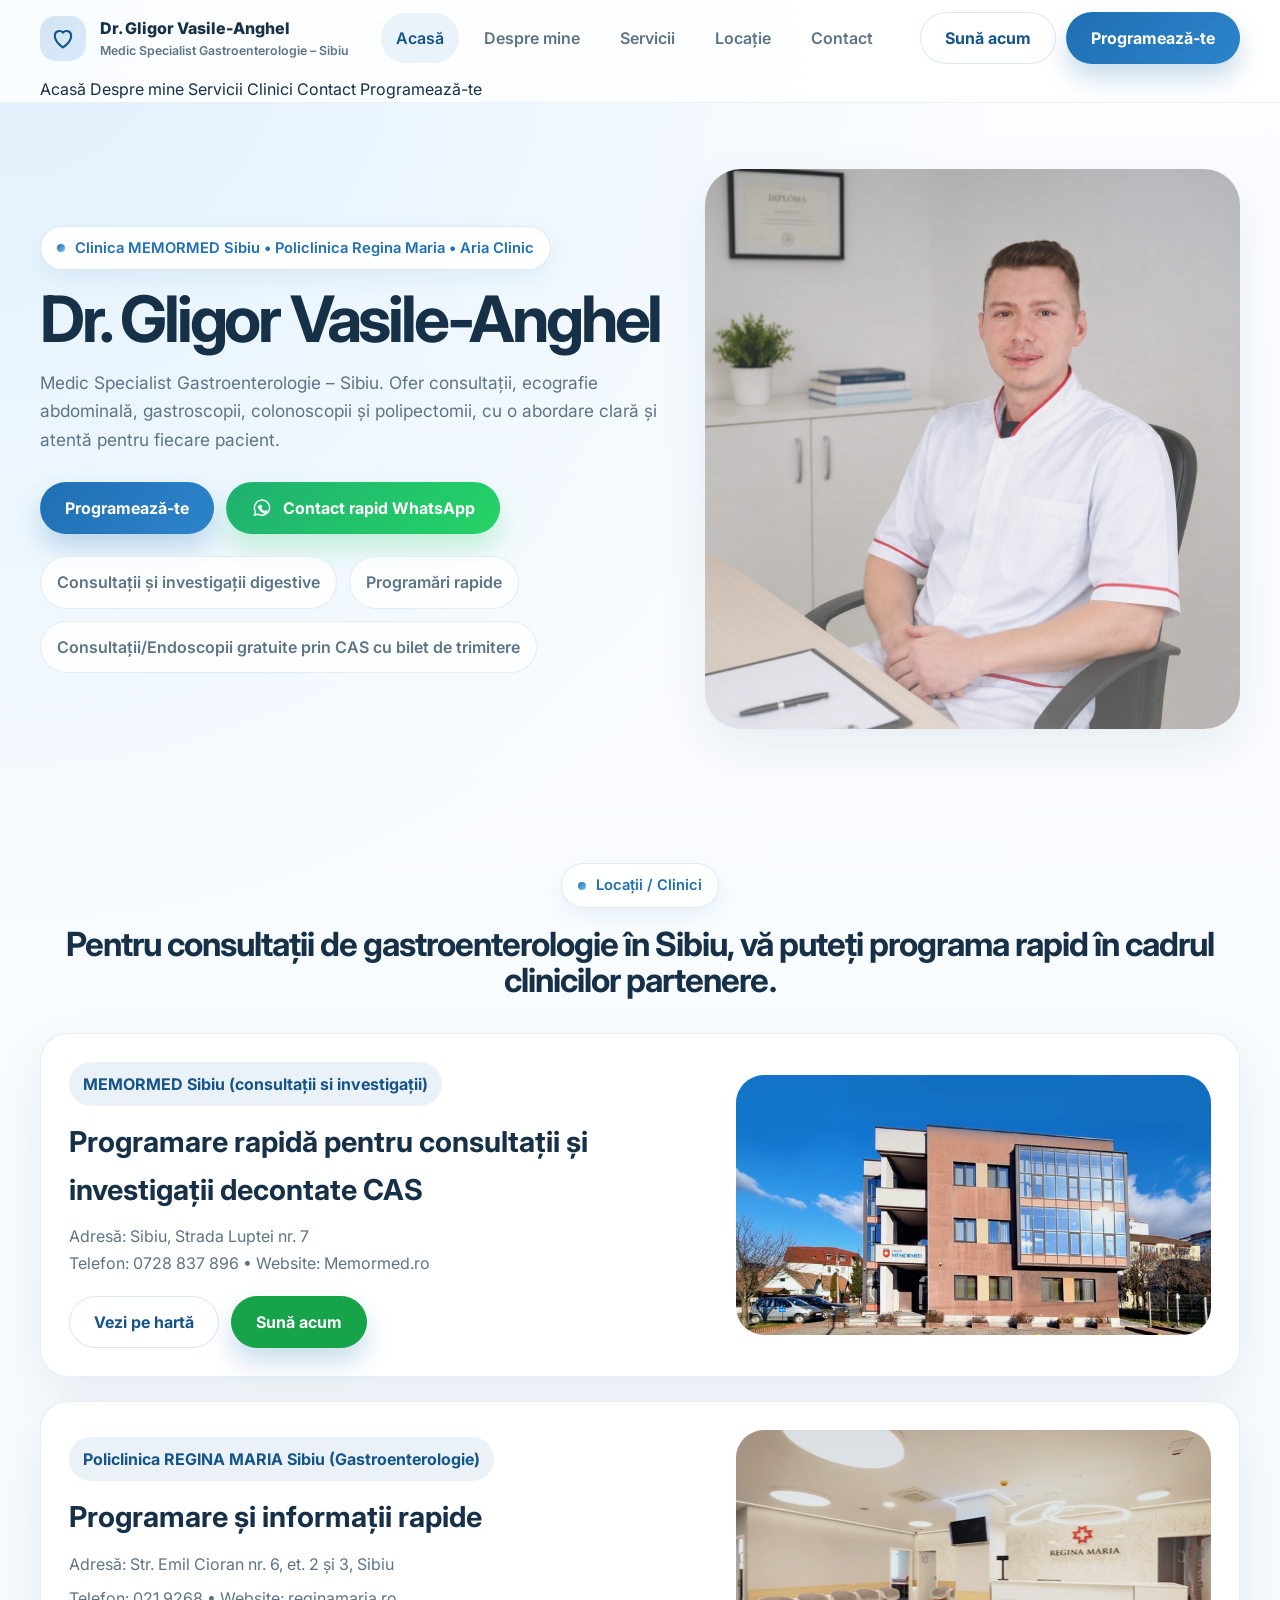
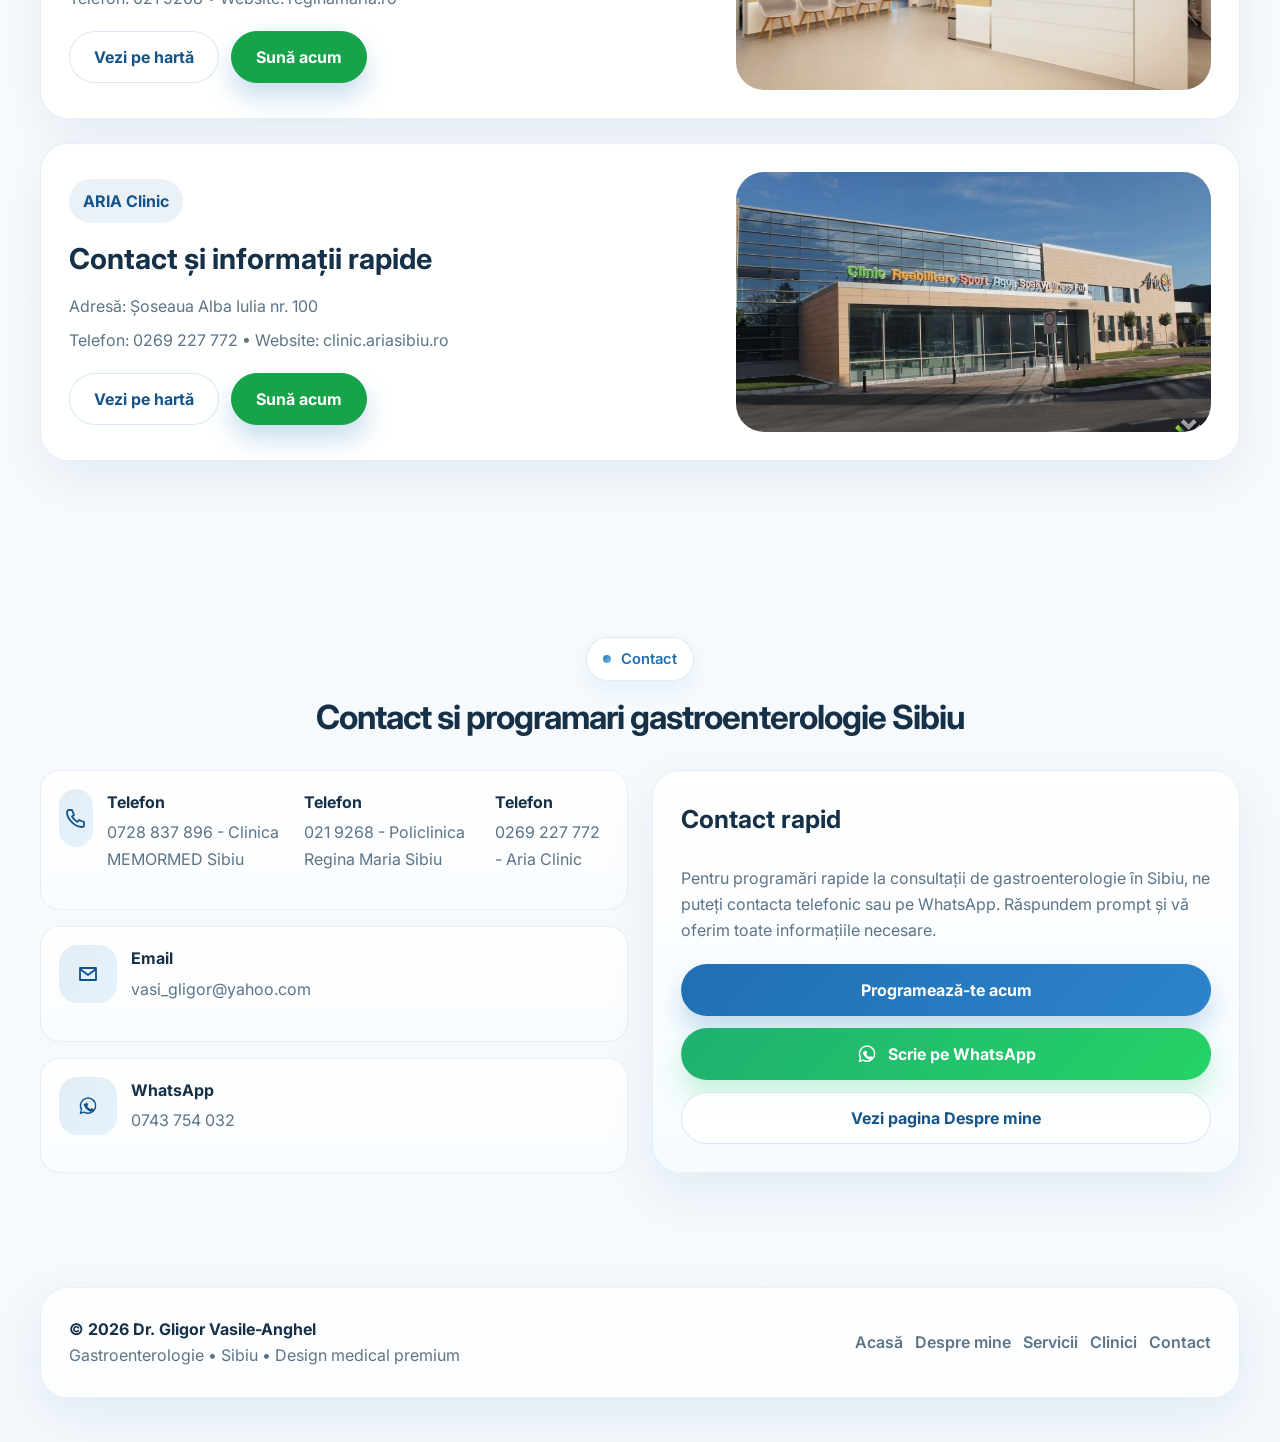
==== commit 9fb59f24: "Add files via upload" ====
--- a/index.html
+++ b/index.html
@@ -1,329 +1,293 @@
-<!DOCTYPE html>
-<html lang="ro">
-<head>
-  <meta charset="UTF-8">
-  <meta name="viewport" content="width=device-width, initial-scale=1.0">
-  <title>Gastroenterolog Sibiu | Dr. Gligor Vasile-Anghel</title>
-  <meta name="description" content="Servicii gastroenterologie Sibiu: consultații gastroenterologice, colonoscopie, gastroscopie, ecografie abdominală și programări rapide.">
-  <meta name="theme-color" content="#1f6fb2">
-  <link rel="preconnect" href="https://fonts.googleapis.com">
-  <link rel="preconnect" href="https://fonts.gstatic.com" crossorigin>
-  <link href="https://fonts.googleapis.com/css2?family=Inter:wght@400;500;600;700;800&display=swap" rel="stylesheet">
-  <link rel="stylesheet" href="style.css">
-</head>
-<body>
-  
-<header class="topbar">
-  <div class="container">
-    <nav class="nav" aria-label="Navigație principală">
-      <a class="brand" href="index.html">
-        <span class="brand-mark"><svg width="28" height="28" viewBox="0 0 24 24" fill="none"><path d="M12 20s-7-4.35-7-10a4 4 0 0 1 7-2.6A4 4 0 0 1 19 10c0 5.65-7 10-7 10Z" stroke="currentColor" stroke-width="1.8" stroke-linecap="round" stroke-linejoin="round"/></svg></span>
-        <span>
-          Dr. Gligor Vasile-Anghel
-          <small>Medic Specialist Gastroenterologie – Sibiu</small>
-        </span>
-      </a>
-
-      <div class="nav-links">
-        <a class="active" href="index.html">Acasă</a>
-        <a class="" href="despre.html">Despre mine</a>
-        <a class="" href="servicii.html">Servicii</a>
-        <a href="index.html#locatii">Clinici</a>
-        <a href="index.html#contact">Contact</a>
-      </div>
-
-      <div class="nav-actions">
-        <a class="btn btn-secondary" href="tel:0728837896">Sună acum</a>
-        <a class="btn btn-primary" href="https://memormed.ro/clinica/clinica-sibiu/" target="_blank" rel="noopener">Programează-te</a>
-      </div>
-
-      <button class="menu-toggle" aria-label="Deschide meniul" aria-expanded="false">☰</button>
-    </nav>
-    <div class="nav-mobile" aria-label="Meniu mobil">
-      <a href="index.html">Acasă</a>
-      <a href="despre.html">Despre mine</a>
-      <a href="servicii.html">Servicii</a>
-      <a href="index.html#locatii">Clinici</a>
-      <a href="index.html#contact">Contact</a>
-      <a href="https://memormed.ro/clinica/clinica-sibiu/" target="_blank" rel="noopener">Programează-te</a>
-    </div>
-  </div>
-</header>
-
-
-  <main>
-    <section class="hero">
-      <div class="container hero-grid">
-        <div class="hero-copy reveal">
-          <span class="eyebrow">Îngrijire medicală modernă • programare simplă</span>
-          <h1>Dr. Gligor Vasile-Anghel</h1>
-          <p>Medic Specialist Gastroenterologie – Sibiu. O prezență medicală premium, calmă și clară, gândită pentru pacienți care caută profesionalism, încredere și acces rapid la investigațiile potrivite.</p>
-
-          <div class="hero-actions">
-            <a class="btn btn-primary" href="https://memormed.ro/clinica/clinica-sibiu/" target="_blank" rel="noopener">Programează-te</a>
-            <a class="btn btn-whatsapp" href="https://wa.me/40743754032" target="_blank" rel="noopener"><svg width="22" height="22" viewBox="0 0 32 32" fill="none"><path d="M27 15.4A11 11 0 0 1 10.5 25L5 26.5l1.6-5.3A11 11 0 1 1 27 15.4Z" stroke="currentColor" stroke-width="2" stroke-linecap="round" stroke-linejoin="round"/><path d="M12.7 11.9c.3-.7.6-.7.9-.7h.8c.2 0 .5.1.7.5.3.7 1 2.3 1.1 2.5.1.2.1.4 0 .6-.1.2-.2.4-.4.6l-.5.5c-.2.2-.4.4-.2.7.1.3.8 1.3 1.8 2.1 1.2 1 2.1 1.4 2.4 1.6.3.1.5.1.7-.1l.8-.9c.2-.2.4-.3.7-.2.3.1 2 .9 2.4 1.1.4.2.6.3.7.5.1.2.1 1.1-.3 1.8-.3.7-1.8 1.7-2.5 1.8-.7.1-1.6.2-4.7-1.2-3.7-1.7-6-5.9-6.2-6.2-.2-.3-1.5-2-.9-3.8Z" fill="currentColor"/></svg> Contact rapid WhatsApp</a>
-          </div>
-
-          <div class="hero-notes">
-            <span class="note-pill">Consultații și investigații digestive</span>
-            <span class="note-pill">Programări rapide</span>
-            <span class="note-pill">Consultații prin CAS cu bilet de trimitere</span>
-          </div>
-        </div>
-
-        <div class="hero-card reveal" aria-label="Imagine medicală reprezentativă">
-          <div class="floating-panel">
-            <h3>Medicină gastroenterologică, într-un cadru profesionist</h3>
-            <p>Aici poți păstra această imagine sau o poți înlocui foarte ușor cu o fotografie personală sau cu una din cabinet.</p>
-          </div>
-        </div>
-      </div>
-    </section>
-
-    <section class="section">
-      <div class="container about-layout">
-        <div class="card highlight-box reveal">
-          <span class="eyebrow">Despre medic</span>
-          <h2 class="section-title">O abordare atentă, clară și orientată spre încredere</h2>
-          <p>Fiecare pacient are nevoie de explicații clare, empatie și un plan medical bine structurat. Prezentarea de față pune accent pe seriozitate profesională, comunicare calmă și experiența unei consultații într-un mediu modern și prietenos.</p>
-          <p>Poți adapta cu ușurință acest text cu informații reale despre formare, experiență, competențe, participări la congrese, stagii sau colaborări clinice.</p>
-
-          <div class="stat-grid">
-            <div class="stat">
-              <strong>Premium</strong>
-              <span>Imagine curată, modernă și ușor de parcurs</span>
-            </div>
-            <div class="stat">
-              <strong>Responsive</strong>
-              <span>Optimizat pentru mobil, tabletă și desktop</span>
-            </div>
-            <div class="stat">
-              <strong>Focus pe programare</strong>
-              <span>Butoane CTA vizibile și acces rapid</span>
-            </div>
-            <div class="stat">
-              <strong>SEO-ready</strong>
-              <span>Structură semantică și metadate de bază incluse</span>
-            </div>
-          </div>
-        </div>
-
-        <div class="photo-stage reveal">
-          <div class="photo-card top">
-            <h4>Loc pentru poza medicului</h4>
-            <p>În această zonă poți pune un portret profesional al tău, într-un cadru medical elegant.</p>
-          </div>
-          <div class="photo-card bottom">
-            <h4>Loc pentru o imagine din cabinet</h4>
-            <p>Poți înlocui fundalul cu o fotografie reală a cabinetului, a clinicii sau a spațiului de consultație.</p>
-          </div>
-        </div>
-      </div>
-    </section>
-
-    <section class="section" id="servicii">
-      <div class="container">
-        <div style="text-align:center; margin-bottom:34px" class="reveal">
-          <span class="eyebrow">Servicii medicale</span>
-          <h2 class="section-title">Servicii gastroenterologice prezentate clar și elegant</h2>
-          <p class="section-subtitle">Fiecare serviciu este afișat într-un format aerisit, premium și ușor de înțeles, astfel încât pacientul să găsească rapid investigația sau consultația de care are nevoie.</p>
-        </div>
-
-        <div class="grid-3">
-          <article class="card service-card reveal">
-            <div class="icon-badge"><svg width="28" height="28" viewBox="0 0 24 24" fill="none" aria-hidden="true"><path d="M6 3v5a4 4 0 0 0 8 0V3M9 3v5m6 4a4 4 0 1 0 4 4v-1a2 2 0 1 0-2 0v1a2 2 0 1 1-4 0v-1" stroke="currentColor" stroke-width="1.8" stroke-linecap="round" stroke-linejoin="round"/></svg></div>
-            <h3>Consultații gastroenterologice</h3>
-            <p>Evaluare clinică, orientare diagnostică și recomandări personalizate pentru simptome sau afecțiuni digestive.</p>
-            <div class="service-meta">Consultație inițială sau control</div>
-          </article>
-
-          <article class="card service-card reveal">
-            <div class="icon-badge"><svg width="28" height="28" viewBox="0 0 24 24" fill="none" aria-hidden="true"><path d="M8 3h8m-4 0v6m-6 4h12m-9 8h6m-8-4h10a2 2 0 0 0 2-2v-1a5 5 0 0 0-10 0v1a2 2 0 0 0 2 2Z" stroke="currentColor" stroke-width="1.8" stroke-linecap="round" stroke-linejoin="round"/></svg></div>
-            <h3>Gastroscopie</h3>
-            <p>Investigație endoscopică pentru esofag, stomac și duoden, utilă în diagnosticul simptomelor digestive superioare.</p>
-            <div class="service-meta">Investigație endoscopică</div>
-          </article>
-
-          <article class="card service-card reveal">
-            <div class="icon-badge"><svg width="28" height="28" viewBox="0 0 24 24" fill="none" aria-hidden="true"><path d="M7 5c-2 0-3 1.5-3 3.5S5 12 7 12h2v3.5C9 17.5 10 19 12 19s3-1.5 3-3.5S14 12 12 12h-2V8.5C10 6.5 9 5 7 5Zm10 0c-2 0-3 1.5-3 3.5S15 12 17 12s3-1.5 3-3.5S19 5 17 5Z" stroke="currentColor" stroke-width="1.8" stroke-linecap="round" stroke-linejoin="round"/></svg></div>
-            <h3>Colonoscopie</h3>
-            <p>Examinare endoscopică esențială pentru evaluarea colonului și rectului, cu rol diagnostic și preventiv.</p>
-            <div class="service-meta">Screening & evaluare</div>
-          </article>
-
-          <article class="card service-card reveal">
-            <div class="icon-badge"><svg width="28" height="28" viewBox="0 0 24 24" fill="none" aria-hidden="true"><path d="M12 20v-7m0 0c2.5 0 4.5-1.8 4.5-4S14.5 5 12 5 7.5 6.8 7.5 9s2 4 4.5 4Zm0 0 5 5m-5-5-5 5" stroke="currentColor" stroke-width="1.8" stroke-linecap="round" stroke-linejoin="round"/></svg></div>
-            <h3>Polipectomii</h3>
-            <p>Proceduri endoscopice pentru îndepărtarea polipilor, în cadrul unei abordări moderne și sigure.</p>
-            <div class="service-meta">Intervenție endoscopică</div>
-          </article>
-
-          <article class="card service-card reveal">
-            <div class="icon-badge"><svg width="28" height="28" viewBox="0 0 24 24" fill="none" aria-hidden="true"><path d="M5 5h8a2 2 0 0 1 2 2v12H7a2 2 0 0 1-2-2V5Zm10 4h2a2 2 0 0 1 2 2v3m-4-1h4M8 9h4m-4 3h4m-4 3h2" stroke="currentColor" stroke-width="1.8" stroke-linecap="round" stroke-linejoin="round"/></svg></div>
-            <h3>Ecografie abdominală</h3>
-            <p>Investigație imagistică utilă pentru evaluarea organelor abdominale într-un mod rapid și neinvaziv.</p>
-            <div class="service-meta">Explorare imagistică</div>
-          </article>
-
-          <article class="card service-card reveal">
-            <div class="icon-badge"><svg width="28" height="28" viewBox="0 0 24 24" fill="none" aria-hidden="true"><path d="M12 21s-6-3.4-6-8.2V6.5L12 3l6 3.5v6.3C18 17.6 12 21 12 21Zm-2.5-9.5 1.7 1.7 3.3-3.4" stroke="currentColor" stroke-width="1.8" stroke-linecap="round" stroke-linejoin="round"/></svg></div>
-            <h3>Consultații prin CAS</h3>
-            <p>Se pot efectua consultații prin CAS, pe baza biletului de trimitere. Secțiunea poate fi completată ulterior cu detalii suplimentare.</p>
-            <div class="service-meta">Necesită bilet de trimitere</div>
-          </article>
-        </div>
-
-        <div style="text-align:center; margin-top:28px" class="reveal">
-          <a class="btn btn-secondary" href="servicii.html">Vezi pagina completă de servicii</a>
-        </div>
-      </div>
-    </section>
-
-    <section class="section" id="locatii">
-      <div class="container">
-        <div style="text-align:center; margin-bottom:34px" class="reveal">
-          <span class="eyebrow">Locații / Clinici</span>
-          <h2 class="section-title">Programează-te în locația care ți se potrivește</h2>
-          <p class="section-subtitle">Datele de contact și programare sunt evidențiate pentru a simplifica parcursul pacientului de la interes la programare.</p>
-        </div>
-
-        <div style="display:grid; gap:24px">
-          <article class="card location-card reveal">
-            <div>
-              <span class="location-badge">MEMORMED Sibiu</span>
-              <h3 style="font-size:1.8rem; margin:0 0 10px">Programare rapidă pentru consultații și investigații</h3>
-              <p style="margin:0; color:var(--muted)">Adresă: Sibiu, Strada Luptei nr. 7</p>
-              <div class="location-actions">
-                <a class="btn btn-secondary" href="https://www.google.com/maps/search/?api=1&query=Sibiu+Strada+Luptei+7" target="_blank" rel="noopener">Vezi pe hartă</a>
-                <a class="btn btn-primary" href="https://programari.memormed.ro/Appointments/IndexAppointments" target="_blank" rel="noopener">Programează-te</a>
-              </div>
-            </div>
-            <div class="location-side" aria-hidden="true"></div>
-          </article>
-
-          <article class="card location-card reveal">
-            <div>
-              <span class="location-badge">ARIA Clinic</span>
-              <h3 style="font-size:1.8rem; margin:0 0 10px">Contact și informații rapide</h3>
-              <p style="margin:0 0 8px; color:var(--muted)">Adresă: Șoseaua Alba Iulia nr. 100</p>
-              <p style="margin:0; color:var(--muted)">Telefon: <a href="tel:0269227772">0269 227 772</a> • Website: <a href="https://clinic.ariasibiu.ro/" target="_blank" rel="noopener">clinic.ariasibiu.ro</a></p>
-              <div class="location-actions">
-                <a class="btn btn-secondary" href="https://www.google.com/maps/search/?api=1&query=Soseaua+Alba+Iulia+100+Sibiu" target="_blank" rel="noopener">Vezi pe hartă</a>
-                <a class="btn btn-primary" href="https://clinic.ariasibiu.ro/" target="_blank" rel="noopener">Programează-te</a>
-              </div>
-            </div>
-            <div class="location-side" aria-hidden="true"></div>
-          </article>
-        </div>
-      </div>
-    </section>
-
-    <section class="section">
-      <div class="container reveal">
-        <div class="cta-band">
-          <h2>Programare rapidă</h2>
-          <p>Butonul principal este gândit pentru conversie: vizibil, simplu, clar și accesibil imediat pe orice dispozitiv.</p>
-          <a class="btn btn-secondary" href="https://memormed.ro/clinica/clinica-sibiu/" target="_blank" rel="noopener">Mergi la pagina de programare</a>
-        </div>
-      </div>
-    </section>
-
-    <section class="section">
-      <div class="container">
-        <div style="text-align:center; margin-bottom:34px" class="reveal">
-          <span class="eyebrow">Galerie / Poze</span>
-          <h2 class="section-title">Locuri pregătite pentru poze cu tine și cabinetul</h2>
-          <p class="section-subtitle">Am inclus zone speciale unde poți pune fotografii profesionale cu medicul, sala de așteptare, cabinetul, aparatura sau interiorul clinicii.</p>
-        </div>
-
-        <div class="gallery-grid reveal">
-          <div class="gallery-item tall" data-label="Portret medic">
-            <img src="https://images.unsplash.com/photo-1612349317150-e413f6a5b16d?auto=format&fit=crop&w=900&q=80" alt="Exemplu fotografie medicală profesională">
-          </div>
-          <div class="gallery-item" data-label="Cabinet / recepție">
-            <div class="placeholder-copy">Aici poți înlocui ușor imaginea cu o fotografie reală din cabinet sau recepție.</div>
-          </div>
-          <div class="gallery-item" data-label="Aparatură / detaliu clinic">
-            <div class="placeholder-copy">Loc pentru o imagine cu aparatură, ecograf sau spațiul clinic.</div>
-          </div>
-          <div class="gallery-item" data-label="Atmosferă premium">
-            <div class="placeholder-copy">Poți adăuga o fotografie luminoasă, elegantă, din interiorul clinicii.</div>
-          </div>
-          <div class="gallery-item" data-label="Consult medical">
-            <div class="placeholder-copy">Loc suplimentar pentru o imagine cu tine în cabinet sau în timpul unei consultații.</div>
-          </div>
-        </div>
-      </div>
-    </section>
-
-    <section class="section" id="contact">
-      <div class="container">
-        <div style="text-align:center; margin-bottom:34px" class="reveal">
-          <span class="eyebrow">Contact</span>
-          <h2 class="section-title">Date de contact clare, ușor de accesat</h2>
-          <p class="section-subtitle">Pacientul poate suna, trimite e-mail sau intra direct pe WhatsApp, fără pași inutili.</p>
-        </div>
-
-        <div class="contact-wrap">
-          <div class="contact-list reveal">
-            <div class="contact-item">
-              <div class="icon-badge" style="margin:0"><svg width="24" height="24" viewBox="0 0 24 24" fill="none"><path d="M5 4h3l2 5-2 1.5a15 15 0 0 0 5.5 5.5L15 14l5 2v3a2 2 0 0 1-2 2C10.8 21 3 13.2 3 6a2 2 0 0 1 2-2Z" stroke="currentColor" stroke-width="1.8" stroke-linecap="round" stroke-linejoin="round"/></svg></div>
-              <div>
-                <strong>Telefon</strong>
-                <a href="tel:0728837896">0728 837 896</a>
-              </div>
-            </div>
-
-            <div class="contact-item">
-              <div class="icon-badge" style="margin:0"><svg width="24" height="24" viewBox="0 0 24 24" fill="none"><path d="M4 6h16v12H4V6Zm0 1 8 6 8-6" stroke="currentColor" stroke-width="1.8" stroke-linecap="round" stroke-linejoin="round"/></svg></div>
-              <div>
-                <strong>Email</strong>
-                <a href="mailto:vasi_gligor@yahoo.com">vasi_gligor@yahoo.com</a>
-              </div>
-            </div>
-
-            <div class="contact-item">
-              <div class="icon-badge" style="margin:0"><svg width="22" height="22" viewBox="0 0 32 32" fill="none"><path d="M27 15.4A11 11 0 0 1 10.5 25L5 26.5l1.6-5.3A11 11 0 1 1 27 15.4Z" stroke="currentColor" stroke-width="2" stroke-linecap="round" stroke-linejoin="round"/><path d="M12.7 11.9c.3-.7.6-.7.9-.7h.8c.2 0 .5.1.7.5.3.7 1 2.3 1.1 2.5.1.2.1.4 0 .6-.1.2-.2.4-.4.6l-.5.5c-.2.2-.4.4-.2.7.1.3.8 1.3 1.8 2.1 1.2 1 2.1 1.4 2.4 1.6.3.1.5.1.7-.1l.8-.9c.2-.2.4-.3.7-.2.3.1 2 .9 2.4 1.1.4.2.6.3.7.5.1.2.1 1.1-.3 1.8-.3.7-1.8 1.7-2.5 1.8-.7.1-1.6.2-4.7-1.2-3.7-1.7-6-5.9-6.2-6.2-.2-.3-1.5-2-.9-3.8Z" fill="currentColor"/></svg></div>
-              <div>
-                <strong>WhatsApp</strong>
-                <a href="https://wa.me/40743754032" target="_blank" rel="noopener">0743 754 032</a>
-              </div>
-            </div>
-          </div>
-
-          <div class="contact-panel reveal">
-            <h3 style="margin-top:0; font-size:1.55rem">Contact rapid</h3>
-            <p style="color:var(--muted)">Secțiunea este optimizată pentru conversii, cu butoane mari și claritate vizuală. Poți păstra această formulare sau o poți adapta după preferințe.</p>
-            <div style="display:grid; gap:12px; margin-top:20px">
-              <a class="btn btn-primary btn-block" href="https://memormed.ro/clinica/clinica-sibiu/" target="_blank" rel="noopener">Programează-te acum</a>
-              <a class="btn btn-whatsapp btn-block" href="https://wa.me/40743754032" target="_blank" rel="noopener"><svg width="22" height="22" viewBox="0 0 32 32" fill="none"><path d="M27 15.4A11 11 0 0 1 10.5 25L5 26.5l1.6-5.3A11 11 0 1 1 27 15.4Z" stroke="currentColor" stroke-width="2" stroke-linecap="round" stroke-linejoin="round"/><path d="M12.7 11.9c.3-.7.6-.7.9-.7h.8c.2 0 .5.1.7.5.3.7 1 2.3 1.1 2.5.1.2.1.4 0 .6-.1.2-.2.4-.4.6l-.5.5c-.2.2-.4.4-.2.7.1.3.8 1.3 1.8 2.1 1.2 1 2.1 1.4 2.4 1.6.3.1.5.1.7-.1l.8-.9c.2-.2.4-.3.7-.2.3.1 2 .9 2.4 1.1.4.2.6.3.7.5.1.2.1 1.1-.3 1.8-.3.7-1.8 1.7-2.5 1.8-.7.1-1.6.2-4.7-1.2-3.7-1.7-6-5.9-6.2-6.2-.2-.3-1.5-2-.9-3.8Z" fill="currentColor"/></svg> Scrie pe WhatsApp</a>
-              <a class="btn btn-secondary btn-block" href="despre.html">Vezi pagina Despre mine</a>
-            </div>
-          </div>
-        </div>
-      </div>
-    </section>
-  </main>
-
-  
-<footer class="footer">
-  <div class="container">
-    <div class="footer-box">
-      <div>
-        <strong>© 2026 Dr. Gligor Vasile-Anghel</strong><br>
-        <span style="color:var(--muted)">Gastroenterologie • Sibiu • Design medical premium</span>
-      </div>
-      <div class="footer-links">
-        <a href="index.html">Acasă</a>
-        <a href="despre.html">Despre mine</a>
-        <a href="servicii.html">Servicii</a>
-        <a href="index.html#locatii">Clinici</a>
-        <a href="index.html#contact">Contact</a>
-      </div>
-    </div>
-  </div>
-</footer>
-
-  <script src="script.js"></script>
-</body>
-</html>
+<!DOCTYPE html>
+<html lang="ro">
+<head>
+  <meta charset="UTF-8">
+  <meta name="viewport" content="width=device-width, initial-scale=1.0">
+  <title>Gastroenterolog Sibiu | Dr. Gligor Vasile-Anghel</title>
+  <meta name="description" content="Servicii gastroenterologie Sibiu: consultații gastroenterologice, colonoscopie, gastroscopie, ecografie abdominală și programări rapide.">
+  <meta name="theme-color" content="#1f6fb2">
+  <link rel="preconnect" href="https://fonts.googleapis.com">
+  <link rel="preconnect" href="https://fonts.gstatic.com" crossorigin>
+  <link href="https://fonts.googleapis.com/css2?family=Inter:wght@400;500;600;700;800&display=swap" rel="stylesheet">
+  <link rel="stylesheet" href="style.css">
+</head>
+<body>
+
+<header class="topbar">
+  <div class="container">
+    <nav class="nav" aria-label="Navigație principală">
+      <a class="brand" href="index.html">
+        <span class="brand-mark">
+          <svg width="28" height="28" viewBox="0 0 24 24" fill="none">
+            <path d="M12 20s-7-4.35-7-10a4 4 0 0 1 7-2.6A4 4 0 0 1 19 10c0 5.65-7 10-7 10Z" stroke="currentColor" stroke-width="1.8" stroke-linecap="round" stroke-linejoin="round"/>
+          </svg>
+        </span>
+        <span>
+          Dr. Gligor Vasile-Anghel
+          <small>Medic Specialist Gastroenterologie – Sibiu</small>
+        </span>
+      </a>
+
+      <div class="nav-links">
+        <a class="active" href="index.html">Acasă</a>
+        <a class="" href="despre.html">Despre mine</a>
+        <a class="" href="servicii.html">Servicii</a>
+        <a href="#locatii">Locație</a>
+        <a href="#contact">Contact</a>
+      </div>
+
+      <div class="nav-actions">
+        <a class="btn btn-secondary" href="tel:0728837896">Sună acum</a>
+        <a class="btn btn-primary" href="#locatii">Programează-te</a>
+      </div>
+
+      <button class="menu-toggle" aria-label="Deschide meniul" aria-expanded="false">☰</button>
+    </nav>
+
+    <div class="nav-mobile" aria-label="Meniu mobil">
+      <a href="index.html">Acasă</a>
+      <a href="despre.html">Despre mine</a>
+      <a href="servicii.html">Servicii</a>
+      <a href="#locatii">Clinici</a>
+      <a href="#contact">Contact</a>
+      <a href="#locatii">Programează-te</a>
+    </div>
+  </div>
+</header>
+
+<main>
+  <section class="hero">
+    <div class="container hero-grid">
+      <div class="hero-copy reveal">
+        <span class="eyebrow">Clinica MEMORMED Sibiu • Policlinica Regina Maria • Aria Clinic</span>
+        <h1>Dr. Gligor Vasile-Anghel</h1>
+        <p>Medic Specialist Gastroenterologie – Sibiu. Ofer consultații, ecografie abdominală, gastroscopii, colonoscopii și polipectomii, cu o abordare clară și atentă pentru fiecare pacient.</p>
+
+        <div class="hero-actions">
+          <a class="btn btn-primary" href="#locatii">Programează-te</a>
+          <a class="btn btn-whatsapp" href="https://wa.me/40743754032" target="_blank" rel="noopener">
+            <svg width="22" height="22" viewBox="0 0 32 32" fill="none">
+              <path d="M27 15.4A11 11 0 0 1 10.5 25L5 26.5l1.6-5.3A11 11 0 1 1 27 15.4Z" stroke="currentColor" stroke-width="2" stroke-linecap="round" stroke-linejoin="round"/>
+              <path d="M12.7 11.9c.3-.7.6-.7.9-.7h.8c.2 0 .5.1.7.5.3.7 1 2.3 1.1 2.5.1.2.1.4 0 .6-.1.2-.2.4-.4.6l-.5.5c-.2.2-.4.4-.2.7.1.3.8 1.3 1.8 2.1 1.2 1 2.1 1.4 2.4 1.6.3.1.5.1.7-.1l.8-.9c.2-.2.4-.3.7-.2.3.1 2 .9 2.4 1.1.4.2.6.3.7.5.1.2.1 1.1-.3 1.8-.3.7-1.8 1.7-2.5 1.8-.7.1-1.6.2-4.7-1.2-3.7-1.7-6-5.9-6.2-6.2-.2-.3-1.5-2-.9-3.8Z" fill="currentColor"/>
+            </svg>
+            Contact rapid WhatsApp
+          </a>
+        </div>
+
+        <div class="hero-notes">
+          <span class="note-pill">Consultații și investigații digestive</span>
+          <span class="note-pill">Programări rapide</span>
+          <span class="note-pill">Consultații/Endoscopii gratuite prin CAS cu bilet de trimitere</span>
+        </div>
+      </div>
+
+      <div class="hero-card reveal" aria-label="Imagine medicală reprezentativă"> 
+        </div>
+      </div>
+    </div>
+  </section>
+
+  <section class="section" id="locatii">
+    <div class="container">
+      <div style="text-align:center; margin-bottom:34px" class="reveal">
+        <span class="eyebrow">Locații / Clinici</span>
+        <h2 class="section-title">Pentru consultații de gastroenterologie în Sibiu, vă puteți programa rapid
+în cadrul clinicilor partenere.</h2>
+        <p class="section-subtitle"></p>
+      </div>
+
+      <div style="display:grid; gap:24px">
+
+        <!-- MEMORMED -->
+        <article class="card location-card reveal">
+          <div>
+            <span class="location-badge">MEMORMED Sibiu (consultații si investigații)</span>
+            <h3 style="font-size:1.8rem; margin:0 0 10px">
+              Programare rapidă pentru consultații și investigații decontate CAS
+            </h3>
+            <p style="margin:0; color:var(--muted)">
+              Adresă: Sibiu, Strada Luptei nr. 7
+            </p>
+            <p style="margin:0; color:var(--muted)">
+              Telefon: <a href="tel:0728837896">0728 837 896</a> •
+              Website:
+              <a href="https://memormed.ro" target="_blank" rel="noopener">
+                Memormed.ro
+              </a>
+            </p>
+            <div class="location-actions">
+              <a class="btn btn-secondary" href="https://www.google.com/maps/search/?api=1&query=Sibiu+Strada+Luptei+7" target="_blank" rel="noopener">
+                Vezi pe hartă
+              </a>
+              <a class="btn btn-primary" href="tel:0728837896" target="_blank" rel="noopener" style="background:#16a34a; border-color:#16a34a;">
+                Sună acum
+              </a>
+            </div>
+          </div>
+          <div class="location-side" aria-hidden="true" style="background-image:url('memormed1.jpg'); background-size:cover; background-position:center;">
+          </div>
+        </article>
+
+        <!-- REGINA MARIA -->
+        <article class="card location-card reveal">
+          <div>
+            <span class="location-badge">Policlinica REGINA MARIA Sibiu (Gastroenterologie)</span>
+            <h3 style="font-size:1.8rem; margin:0 0 10px">
+              Programare și informații rapide
+            </h3>
+            <p style="margin:0 0 8px; color:var(--muted)">
+              Adresă: Str. Emil Cioran nr. 6, et. 2 și 3, Sibiu
+            </p>
+            <p style="margin:0; color:var(--muted)">
+              Telefon: <a href="tel:0219268">021 9268</a> •
+              Website:
+              <a href="https://www.reginamaria.ro/clinici/policlinica-sibiu" target="_blank" rel="noopener">
+                reginamaria.ro
+              </a>
+            </p>
+            <div class="location-actions">
+              <a class="btn btn-secondary" href="https://www.google.com/maps/search/?api=1&query=Strada+Emil+Cioran+6+Sibiu" target="_blank" rel="noopener">
+                Vezi pe hartă
+              </a>
+              <a class="btn btn-primary" href="tel:0219268" target="_blank" rel="noopener" style="background:#16a34a; border-color:#16a34a;">
+                Sună acum
+              </a>
+            </div>
+          </div>
+          <div class="location-side" aria-hidden="true" style="background-image:url('reginamaria.jpg'); background-size:cover; background-position:center;">
+          </div>
+        </article>
+
+        <!-- ARIA -->
+        <article class="card location-card reveal">
+          <div>
+            <span class="location-badge">ARIA Clinic</span>
+            <h3 style="font-size:1.8rem; margin:0 0 10px">
+              Contact și informații rapide
+            </h3>
+            <p style="margin:0 0 8px; color:var(--muted)">
+              Adresă: Șoseaua Alba Iulia nr. 100
+            </p>
+            <p style="margin:0; color:var(--muted)">
+              Telefon: <a href="tel:0269227772">0269 227 772</a> •
+              Website:
+              <a href="https://clinic.ariasibiu.ro/" target="_blank" rel="noopener">
+                clinic.ariasibiu.ro
+              </a>
+            </p>
+            <div class="location-actions">
+              <a class="btn btn-secondary" href="https://www.google.com/maps/search/?api=1&query=Soseaua+Alba+Iulia+100+Sibiu" target="_blank" rel="noopener">
+                Vezi pe hartă
+              </a>
+              <a class="btn btn-primary" href="tel:0269227772" target="_blank" rel="noopener" style="background:#16a34a; border-color:#16a34a;">
+                Sună acum
+              </a>
+            </div>
+          </div>
+          <div class="location-side" aria-hidden="true" style="background-image:url('ariaclinic.jpg'); background-size:cover; background-position:center;">
+          </div>
+        </article>
+
+      </div>
+    </div>
+  </section>
+
+  <section class="section" id="contact">
+    <div class="container">
+      <div style="text-align:center; margin-bottom:34px" class="reveal">
+        <span class="eyebrow">Contact</span>
+        <h2 class="section-title">Contact si programari gastroenterologie Sibiu</h2>
+        <p class="section-subtitle"></p>
+      </div>
+
+      <div class="contact-wrap">
+        <div class="contact-list reveal">
+          <div class="contact-item">
+            <div class="icon-badge" style="margin:0">
+              <svg width="24" height="24" viewBox="0 0 24 24" fill="none">
+                <path d="M5 4h3l2 5-2 1.5a15 15 0 0 0 5.5 5.5L15 14l5 2v3a2 2 0 0 1-2 2C10.8 21 3 13.2 3 6a2 2 0 0 1 2-2Z" stroke="currentColor" stroke-width="1.8" stroke-linecap="round" stroke-linejoin="round"/>
+              </svg>
+            </div>
+            <div>
+              <strong>Telefon</strong>
+              <a href="tel:0728837896">0728 837 896 - Clinica MEMORMED Sibiu</a>
+            </div>
+            <div>
+              <strong>Telefon</strong>
+              <a href="tel:0219268">021 9268 - Policlinica Regina Maria Sibiu</a>
+            </div>
+            <div>
+              <strong>Telefon</strong>
+              <a href="tel:0269227772">0269 227 772 - Aria Clinic</a>
+            </div>
+          </div>
+
+          <div class="contact-item">
+            <div class="icon-badge" style="margin:0">
+              <svg width="24" height="24" viewBox="0 0 24 24" fill="none">
+                <path d="M4 6h16v12H4V6Zm0 1 8 6 8-6" stroke="currentColor" stroke-width="1.8" stroke-linecap="round" stroke-linejoin="round"/>
+              </svg>
+            </div>
+            <div>
+              <strong>Email</strong>
+              <a href="mailto:vasi_gligor@yahoo.com">vasi_gligor@yahoo.com</a>
+            </div>
+          </div>
+
+          <div class="contact-item">
+            <div class="icon-badge" style="margin:0">
+              <svg width="22" height="22" viewBox="0 0 32 32" fill="none">
+                <path d="M27 15.4A11 11 0 0 1 10.5 25L5 26.5l1.6-5.3A11 11 0 1 1 27 15.4Z" stroke="currentColor" stroke-width="2" stroke-linecap="round" stroke-linejoin="round"/>
+                <path d="M12.7 11.9c.3-.7.6-.7.9-.7h.8c.2 0 .5.1.7.5.3.7 1 2.3 1.1 2.5.1.2.1.4 0 .6-.1.2-.2.4-.4.6l-.5.5c-.2.2-.4.4-.2.7.1.3.8 1.3 1.8 2.1 1.2 1 2.1 1.4 2.4 1.6.3.1.5.1.7-.1l.8-.9c.2-.2.4-.3.7-.2.3.1 2 .9 2.4 1.1.4.2.6.3.7.5.1.2.1 1.1-.3 1.8-.3.7-1.8 1.7-2.5 1.8-.7.1-1.6.2-4.7-1.2-3.7-1.7-6-5.9-6.2-6.2-.2-.3-1.5-2-.9-3.8Z" fill="currentColor"/>
+              </svg>
+            </div>
+            <div>
+              <strong>WhatsApp</strong>
+              <a href="https://wa.me/40743754032" target="_blank" rel="noopener">0743 754 032</a>
+            </div>
+          </div>
+        </div>
+
+        <div class="contact-panel reveal">
+          <h3 style="margin-top:0; font-size:1.55rem">Contact rapid</h3>
+          <p style="color:var(--muted)">Pentru programări rapide la consultații de gastroenterologie în Sibiu,
+ne puteți contacta telefonic sau pe WhatsApp. Răspundem prompt și vă oferim
+toate informațiile necesare.</p>
+          <div style="display:grid; gap:12px; margin-top:20px">
+            <a class="btn btn-primary btn-block" href="#locatii">Programează-te acum</a>
+            <a class="btn btn-whatsapp btn-block" href="https://wa.me/40743754032" target="_blank" rel="noopener">
+              <svg width="22" height="22" viewBox="0 0 32 32" fill="none">
+                <path d="M27 15.4A11 11 0 0 1 10.5 25L5 26.5l1.6-5.3A11 11 0 1 1 27 15.4Z" stroke="currentColor" stroke-width="2" stroke-linecap="round" stroke-linejoin="round"/>
+                <path d="M12.7 11.9c.3-.7.6-.7.9-.7h.8c.2 0 .5.1.7.5.3.7 1 2.3 1.1 2.5.1.2.1.4 0 .6-.1.2-.2.4-.4.6l-.5.5c-.2.2-.4.4-.2.7.1.3.8 1.3 1.8 2.1 1.2 1 2.1 1.4 2.4 1.6.3.1.5.1.7-.1l.8-.9c.2-.2.4-.3.7-.2.3.1 2 .9 2.4 1.1.4.2.6.3.7.5.1.2.1 1.1-.3 1.8-.3.7-1.8 1.7-2.5 1.8-.7.1-1.6.2-4.7-1.2-3.7-1.7-6-5.9-6.2-6.2-.2-.3-1.5-2-.9-3.8Z" fill="currentColor"/>
+              </svg>
+              Scrie pe WhatsApp
+            </a>
+            <a class="btn btn-secondary btn-block" href="despre.html">Vezi pagina Despre mine</a>
+          </div>
+        </div>
+      </div>
+    </div>
+  </section>
+</main>
+
+<footer class="footer">
+  <div class="container">
+    <div class="footer-box">
+      <div>
+        <strong>© 2026 Dr. Gligor Vasile-Anghel</strong><br>
+        <span style="color:var(--muted)">Gastroenterologie • Sibiu • Design medical premium</span>
+      </div>
+      <div class="footer-links">
+        <a href="index.html">Acasă</a>
+        <a href="despre.html">Despre mine</a>
+        <a href="servicii.html">Servicii</a>
+        <a href="#locatii">Clinici</a>
+        <a href="#contact">Contact</a>
+      </div>
+    </div>
+  </div>
+</footer>
+
+<script src="script.js"></script>
+</body>
+</html>
--- a/style.css
+++ b/style.css
@@ -227,7 +227,7 @@
   overflow:hidden;
   background:
     linear-gradient(180deg, rgba(255,255,255,.1), rgba(255,255,255,.25)),
-    url('https://images.unsplash.com/photo-1576091160550-2173dba999ef?auto=format&fit=crop&w=1200&q=80') center/cover no-repeat;
+    url('cabinetindex.jpg') center/cover no-repeat;
   box-shadow:var(--shadow);
 }
 .hero-card::before{
